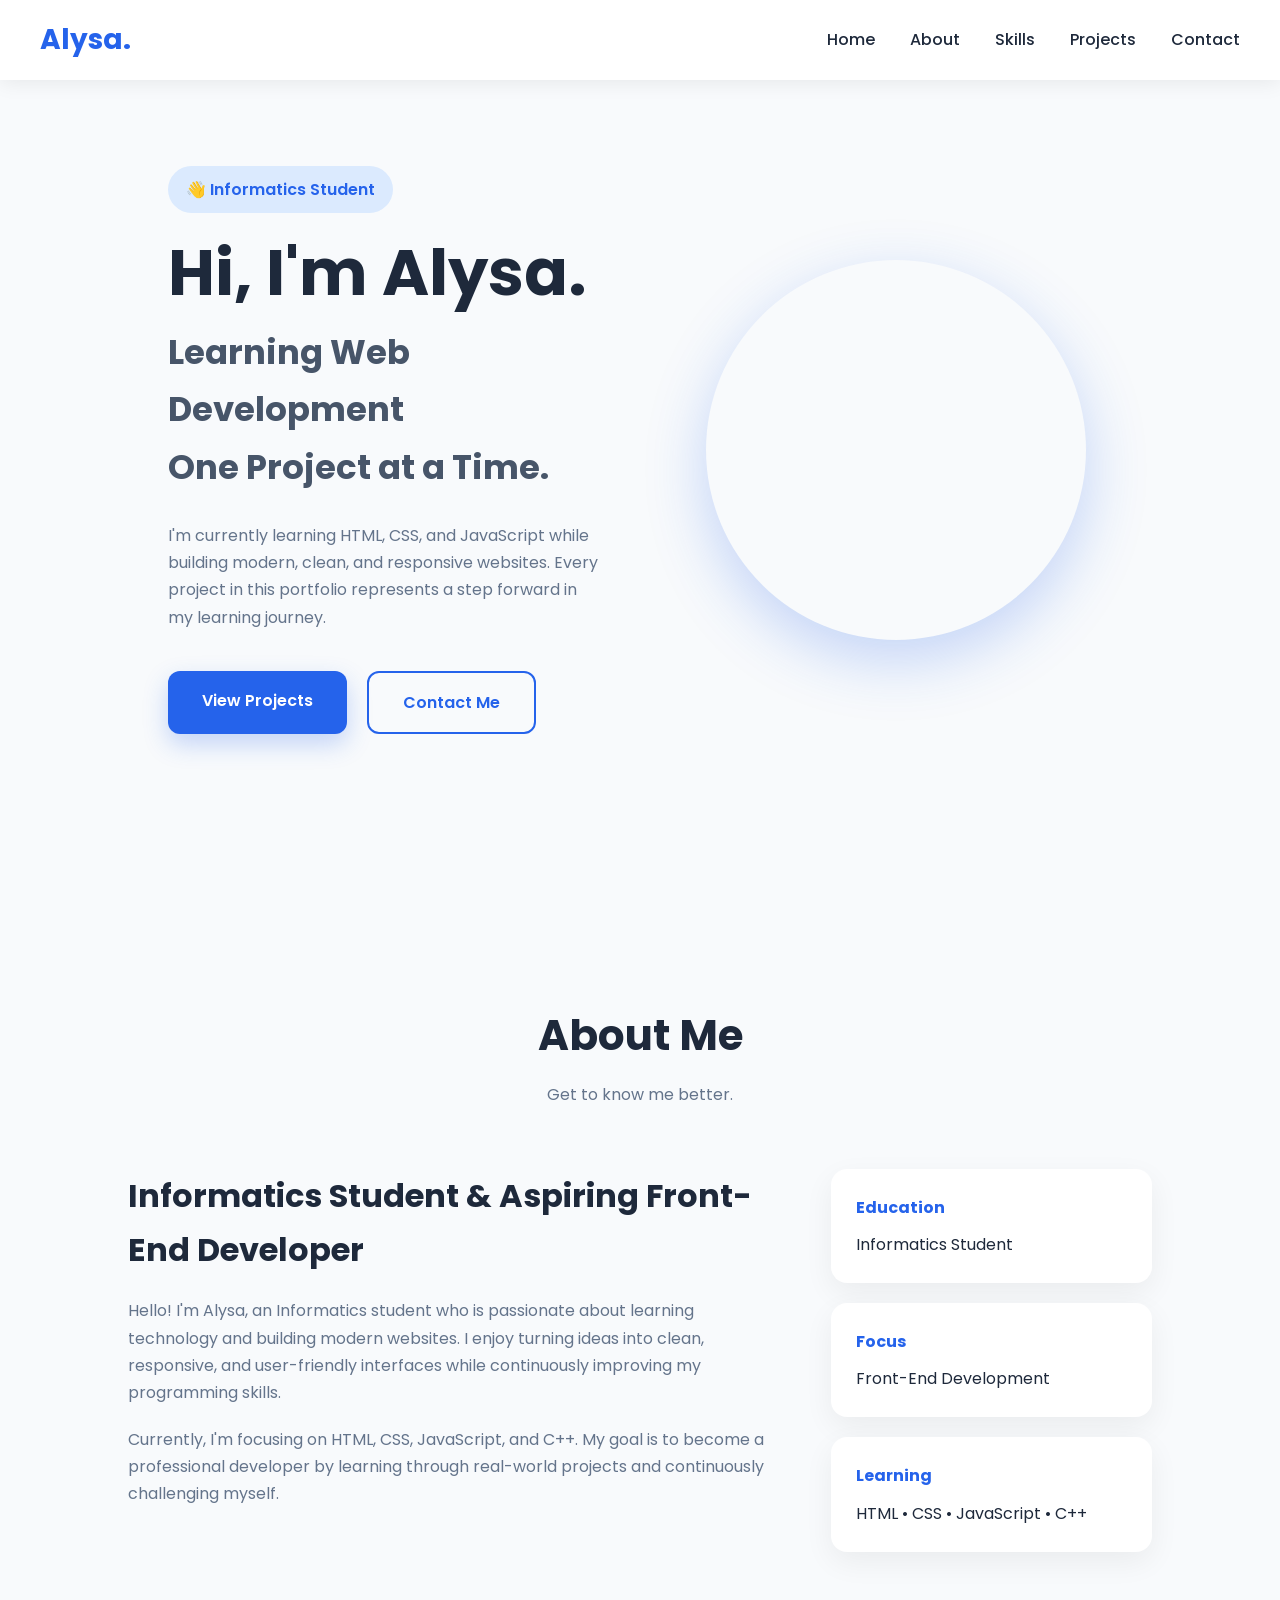
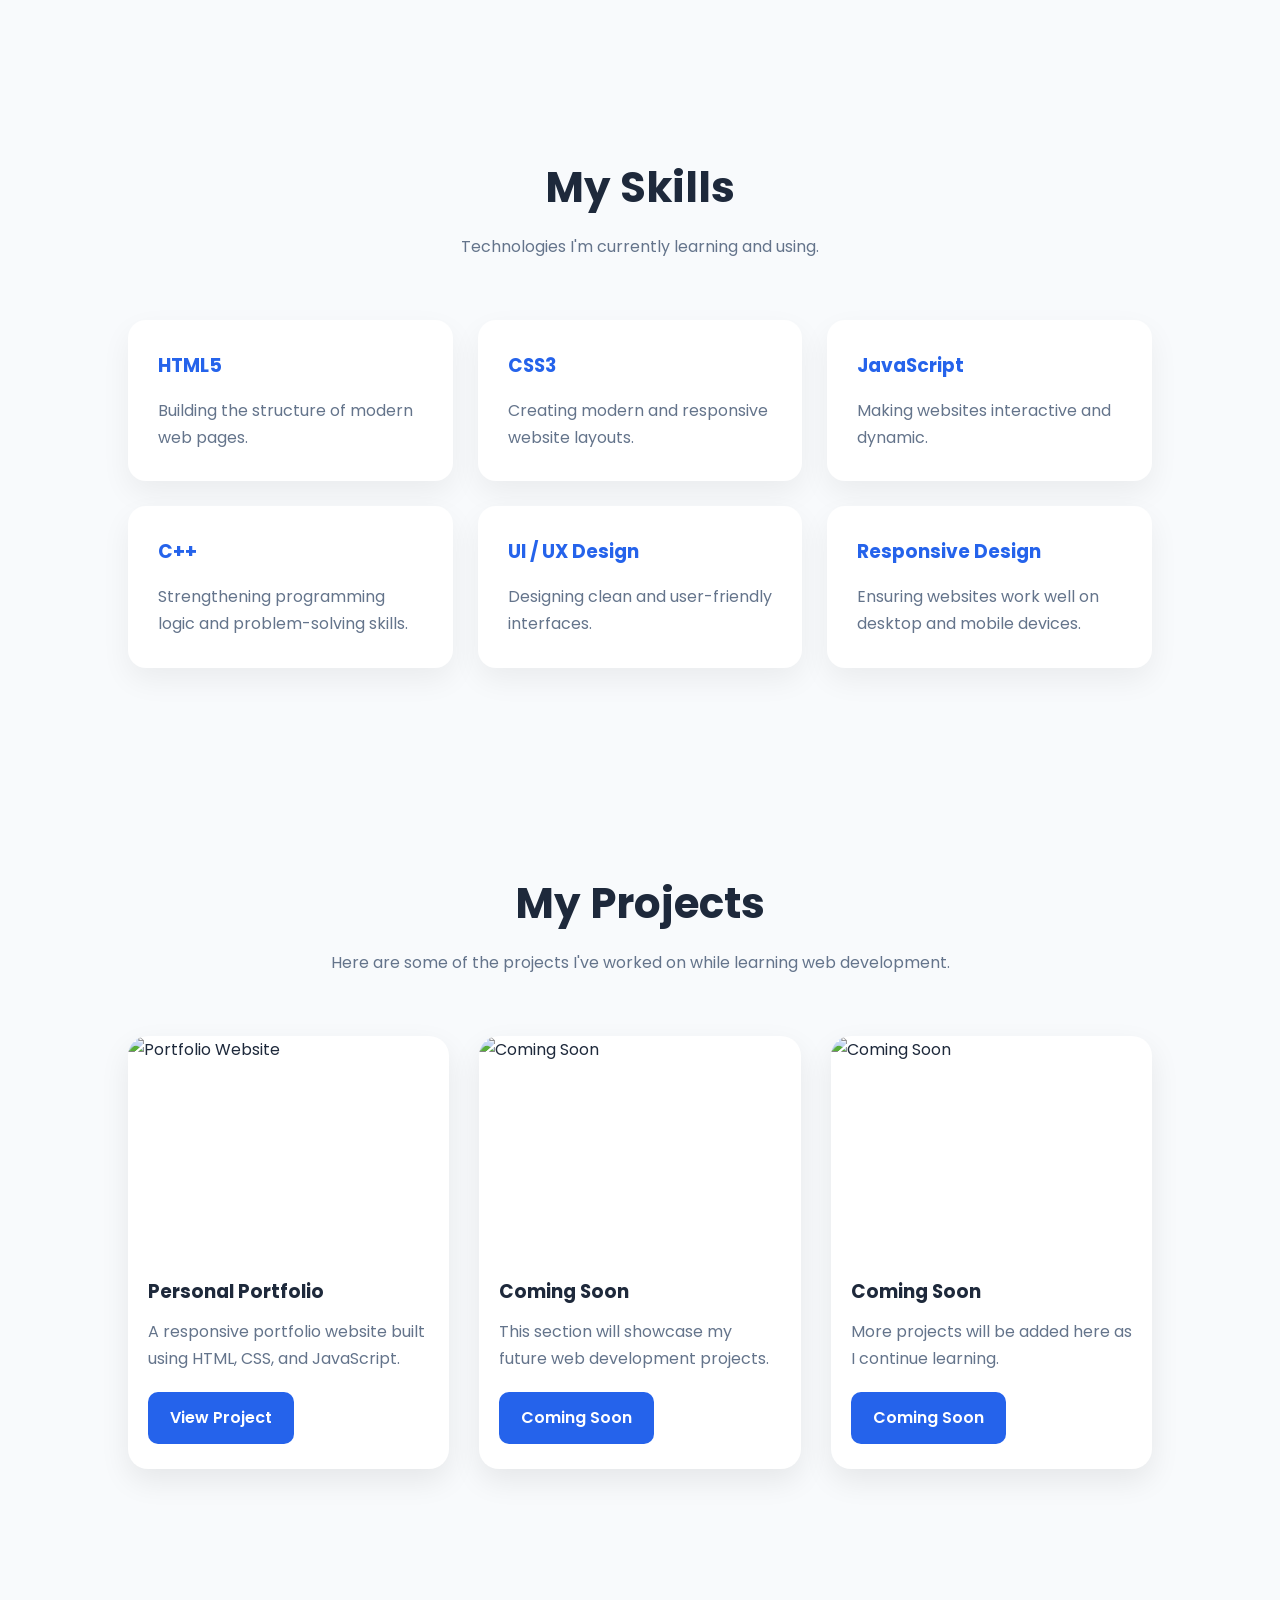
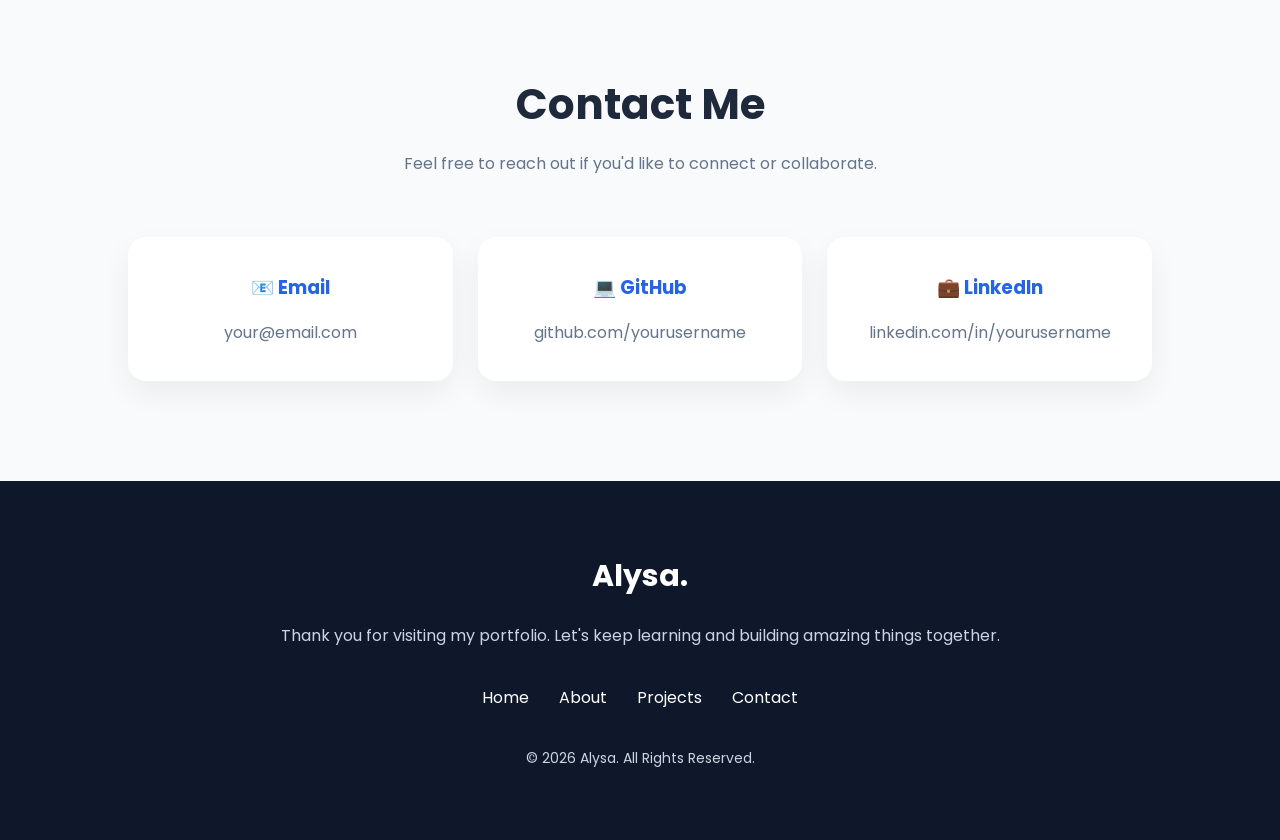
==== index.html @ b781e51f "Add files via upload" ====
<!DOCTYPE html>
<html lang="en">

<head>

    <!-- Meta -->
    <meta charset="UTF-8">
    <meta name="viewport" content="width=device-width, initial-scale=1.0">

    <!-- Title -->
    <title>Alysa | Portfolio</title>

    <!-- Google Font -->
    <link rel="preconnect" href="https://fonts.googleapis.com">

    <link rel="preconnect" href="https://fonts.gstatic.com" crossorigin>

    <link href="https://fonts.googleapis.com/css2?family=Poppins:wght@300;400;500;600;700;800&display=swap" rel="stylesheet">

    <!-- CSS -->
    <link rel="stylesheet" href="style.css">

</head>

<body>

    <!-- ================= HEADER ================= -->

    <header>

        <nav class="navbar">

            <a href="#" class="logo">

                Alysa.

            </a>

            <ul class="nav-menu">

                <li>

                    <a href="#home">

                        Home

                    </a>

                </li>

                <li>

                    <a href="#about">

                        About

                    </a>

                </li>

                <li>

                    <a href="#skills">

                        Skills

                    </a>

                </li>

                <li>

                    <a href="#projects">

                        Projects

                    </a>

                </li>

                <li>

                    <a href="#contact">

                        Contact

                    </a>

                </li>

            </ul>

        </nav>

    </header>

    <!-- ================= MAIN ================= -->

    <!-- ================= HERO ================= -->

    <section id="home" class="hero">

        <!-- Left Side -->

        <div class="hero-content">

            <span class="hero-badge">

                👋 Informatics Student

            </span>

            <h1>

                Hi, I'm Alysa.

            </h1>

            <h2>

                Learning Web Development
                <br>
                One Project at a Time.

            </h2>

            <p>

                I'm currently learning HTML, CSS, and JavaScript while
                building modern, clean, and responsive websites.
                Every project in this portfolio represents a step forward
                in my learning journey.

            </p>

            <div class="hero-buttons">

                <a href="#projects" class="btn-primary">

                    View Projects

                </a>

                <a href="#contact" class="btn-secondary">

                    Contact Me

                </a>

            </div>

        </div>

        <!-- Right Side -->

        <div class="hero-image">

            <img src="assets/profile.jpg" alt="Alysa">

        </div>

    </section>

    <main>

    <!-- ================= ABOUT ================= -->

    <section id="about" class="about">

        <div class="section-title">

            <h2>

                About Me

            </h2>

            <p>

                Get to know me better.

            </p>

        </div>

        <div class="about-container">

            <div class="about-text">

                <h3>

                    Informatics Student & Aspiring Front-End Developer

                </h3>

                <p>

                    Hello! I'm Alysa, an Informatics student who is passionate
                    about learning technology and building modern websites.
                    I enjoy turning ideas into clean, responsive, and user-friendly
                    interfaces while continuously improving my programming skills.

                </p>

                <p>

                    Currently, I'm focusing on HTML, CSS, JavaScript, and C++.
                    My goal is to become a professional developer by learning
                    through real-world projects and continuously challenging myself.

                </p>

            </div>

            <div class="about-info">

                <div class="info-card">

                    <h4>

                        Education

                    </h4>

                    <p>

                        Informatics Student

                    </p>

                </div>

                <div class="info-card">

                    <h4>

                        Focus

                    </h4>

                    <p>

                        Front-End Development

                    </p>

                </div>

                <div class="info-card">

                    <h4>

                        Learning

                    </h4>

                    <p>

                        HTML • CSS • JavaScript • C++

                    </p>

                </div>

            </div>

        </div>

    </section>

<!-- ================= SKILLS ================= -->

<section id="skills" class="skills">

    <div class="section-title">

        <h2>

            My Skills

        </h2>

        <p>

            Technologies I'm currently learning and using.

        </p>

    </div>

    <div class="skills-container">

        <div class="skill-card">

            <h3>

                HTML5

            </h3>

            <p>

                Building the structure of modern web pages.

            </p>

        </div>

        <div class="skill-card">

            <h3>

                CSS3

            </h3>

            <p>

                Creating modern and responsive website layouts.

            </p>

        </div>

        <div class="skill-card">

            <h3>

                JavaScript

            </h3>

            <p>

                Making websites interactive and dynamic.

            </p>

        </div>

        <div class="skill-card">

            <h3>

                C++

            </h3>

            <p>

                Strengthening programming logic and problem-solving skills.

            </p>

        </div>

        <div class="skill-card">

            <h3>

                UI / UX Design

            </h3>

            <p>

                Designing clean and user-friendly interfaces.

            </p>

        </div>

        <div class="skill-card">

            <h3>

                Responsive Design

            </h3>

            <p>

                Ensuring websites work well on desktop and mobile devices.

            </p>

        </div>

    </div>

</section>
<!-- ================= PROJECTS ================= -->

<section id="projects" class="projects">

    <div class="section-title">

        <h2>

            My Projects

        </h2>

        <p>

            Here are some of the projects I've worked on while learning web development.

        </p>

    </div>

    <div class="projects-container">

        <!-- Project 1 -->

        <div class="project-card">

            <img src="assets/project1.png" alt="Portfolio Website">

            <h3>

                Personal Portfolio

            </h3>

            <p>

                A responsive portfolio website built using HTML, CSS, and JavaScript.

            </p>

            <a href="#" class="project-button">

                View Project

            </a>

        </div>

        <!-- Project 2 -->

        <div class="project-card">

            <img src="assets/project2.png" alt="Coming Soon">

            <h3>

                Coming Soon

            </h3>

            <p>

                This section will showcase my future web development projects.

            </p>

            <a href="#" class="project-button">

                Coming Soon

            </a>

        </div>

        <!-- Project 3 -->

        <div class="project-card">

            <img src="assets/project3.png" alt="Coming Soon">

            <h3>

                Coming Soon

            </h3>

            <p>

                More projects will be added here as I continue learning.

            </p>

            <a href="#" class="project-button">

                Coming Soon

            </a>

        </div>

    </div>

</section>
<!-- ================= CONTACT ================= -->

<section id="contact" class="contact">

    <div class="section-title">

        <h2>

            Contact Me

        </h2>

        <p>

            Feel free to reach out if you'd like to connect or collaborate.

        </p>

    </div>

    <div class="contact-container">

        <div class="contact-card">

            <h3>

                📧 Email

            </h3>

            <p>

                your@email.com

            </p>

        </div>

        <div class="contact-card">

            <h3>

                💻 GitHub

            </h3>

            <p>

                github.com/yourusername

            </p>

        </div>

        <div class="contact-card">

            <h3>

                💼 LinkedIn

            </h3>

            <p>

                linkedin.com/in/yourusername

            </p>

        </div>

    </div>

</section>

<!-- ================= FOOTER ================= -->

<footer class="footer">

    <div class="footer-content">

        <h3>

            Alysa.

        </h3>

        <p>

            Thank you for visiting my portfolio.
            Let's keep learning and building amazing things together.

        </p>

        <div class="footer-links">

            <a href="#home">

                Home

            </a>

            <a href="#about">

                About

            </a>

            <a href="#projects">

                Projects

            </a>

            <a href="#contact">

                Contact

            </a>

        </div>

        <p class="copyright">

            © 2026 Alysa. All Rights Reserved.

        </p>

    </div>

</footer>

    <!-- JavaScript -->

    <script src="script.js"></script>

</body>

</html>
---- style.css ----
/* =====================================
   GOOGLE FONT
===================================== */

@import url('https://fonts.googleapis.com/css2?family=Poppins:wght@300;400;500;600;700;800&display=swap');

/* =====================================
   RESET
===================================== */

*{
    margin:0;
    padding:0;
    box-sizing:border-box;
}

html{
    scroll-behavior:smooth;
}

body{

    font-family:'Poppins',sans-serif;

    background:#F8FAFC;

    color:#1E293B;

    line-height:1.7;

}

/* =====================================
   GLOBAL
===================================== */

section{

    padding:100px 10%;

}

img{

    width:100%;

    display:block;

}

a{

    text-decoration:none;

    color:inherit;

}

ul{

    list-style:none;

}

/* =====================================
   NAVBAR
===================================== */

header{

    position:fixed;

    top:0;

    left:0;

    width:100%;

    background:white;

    box-shadow:0 2px 20px rgba(0,0,0,.08);

    z-index:1000;

}

.navbar{

    max-width:1200px;

    margin:auto;

    height:80px;

    display:flex;

    justify-content:space-between;

    align-items:center;

}

.logo{

    font-size:28px;

    font-weight:700;

    color:#2563EB;

}

.nav-menu{

    display:flex;

    gap:35px;

}

.nav-menu a{

    font-weight:500;

    transition:.3s;

}

.nav-menu a:hover{

    color:#2563EB;

}

/* =====================================
   SECTION TITLE
===================================== */

.section-title{

    text-align:center;

    margin-bottom:60px;

}

.section-title h2{

    font-size:42px;

    margin-bottom:10px;

}

.section-title p{

    color:#64748B;

}

/* =====================================
   CONTAINER
===================================== */

.about-container,
.skills-container,
.projects-container,
.contact-container{

    max-width:1200px;

    margin:auto;

}

/* =====================================
   HERO
===================================== */

.hero{

    min-height:100vh;

    display:flex;

    justify-content:space-between;

    align-items:center;

    gap:80px;

    max-width:1200px;

    margin:auto;

}

.hero-content{

    flex:1;

}

.hero-badge{

    display:inline-block;

    padding:10px 18px;

    background:#DBEAFE;

    color:#2563EB;

    border-radius:999px;

    font-weight:600;

    margin-bottom:25px;

}

.hero h1{

    font-size:64px;

    line-height:1.1;

    margin-bottom:15px;

}

.hero h2{

    font-size:34px;

    color:#475569;

    margin-bottom:25px;

}

.hero p{

    max-width:550px;

    color:#64748B;

    margin-bottom:40px;

}

.hero-buttons{

    display:flex;

    gap:20px;

}

.btn-primary{

    background:#2563EB;

    color:white;

    padding:16px 34px;

    border-radius:12px;

    font-weight:600;

    transition:.3s;

}

.btn-primary:hover{

    background:#1D4ED8;

    transform:translateY(-3px);

}

.btn-secondary{

    border:2px solid #2563EB;

    color:#2563EB;

    padding:16px 34px;

    border-radius:12px;

    font-weight:600;

    transition:.3s;

}

.btn-secondary:hover{

    background:#2563EB;

    color:white;

}

.hero-image{

    flex:1;

    display:flex;

    justify-content:center;

}

.hero-image img{

    width:380px;

    height:380px;

    object-fit:cover;

    border-radius:50%;

    box-shadow:0 20px 60px rgba(37,99,235,.25);

}

/* =====================================
   ABOUT
===================================== */

.about-container{

    display:grid;

    grid-template-columns:2fr 1fr;

    gap:60px;

    align-items:start;

}

.about-text h3{

    font-size:32px;

    margin-bottom:20px;

}

.about-text p{

    color:#64748B;

    margin-bottom:20px;

}

.about-info{

    display:flex;

    flex-direction:column;

    gap:20px;

}

.info-card{

    background:white;

    padding:25px;

    border-radius:16px;

    box-shadow:0 10px 30px rgba(0,0,0,.06);

    transition:.3s;

}

.info-card:hover{

    transform:translateY(-6px);

}

.info-card h4{

    color:#2563EB;

    margin-bottom:10px;

}

/* =====================================
   SKILLS
===================================== */

.skills-container{

    display:grid;

    grid-template-columns:repeat(3,1fr);

    gap:25px;

}

.skill-card{

    background:white;

    padding:30px;

    border-radius:18px;

    box-shadow:0 12px 30px rgba(0,0,0,.06);

    transition:.3s;

}

.skill-card:hover{

    transform:translateY(-8px);

    box-shadow:0 20px 40px rgba(37,99,235,.15);

}

.skill-card h3{

    color:#2563EB;

    margin-bottom:15px;

}

.skill-card p{

    color:#64748B;

}

/* =====================================
   PROJECTS
===================================== */

.projects-container{

    display:grid;

    grid-template-columns:repeat(3,1fr);

    gap:30px;

}

.project-card{

    background:white;

    border-radius:20px;

    overflow:hidden;

    box-shadow:0 12px 30px rgba(0,0,0,.08);

    transition:.3s;

}

.project-card:hover{

    transform:translateY(-10px);

    box-shadow:0 20px 45px rgba(37,99,235,.15);

}

.project-card img{

    height:220px;

    object-fit:cover;

}

.project-card h3{

    margin:20px 20px 10px;

}

.project-card p{

    margin:0 20px 20px;

    color:#64748B;

}

.project-button{

    display:inline-block;

    margin:0 20px 25px;

    padding:12px 22px;

    background:#2563EB;

    color:white;

    border-radius:10px;

    font-weight:600;

    transition:.3s;

}

.project-button:hover{

    background:#1D4ED8;

}

/* =====================================
   CONTACT
===================================== */

.contact-container{

    display:grid;

    grid-template-columns:repeat(3,1fr);

    gap:25px;

}

.contact-card{

    background:white;

    padding:35px;

    text-align:center;

    border-radius:18px;

    box-shadow:0 12px 30px rgba(0,0,0,.06);

    transition:.3s;

}

.contact-card:hover{

    transform:translateY(-8px);

}

.contact-card h3{

    color:#2563EB;

    margin-bottom:15px;

}

.contact-card p{

    color:#64748B;

}

/* =====================================
   FOOTER
===================================== */

.footer{

    background:#0F172A;

    color:white;

    padding:70px 10%;

}

.footer-content{

    max-width:1200px;

    margin:auto;

    text-align:center;

}

.footer h3{

    font-size:30px;

    margin-bottom:20px;

}

.footer p{

    color:#CBD5E1;

}

.footer-links{

    display:flex;

    justify-content:center;

    gap:30px;

    margin:35px 0;

}

.footer-links a{

    transition:.3s;

}

.footer-links a:hover{

    color:#60A5FA;

}

.copyright{

    margin-top:30px;

    font-size:14px;

    color:#94A3B8;

}

/* =====================================
   RESPONSIVE - TABLET
===================================== */

@media (max-width: 992px){

    .hero{

        flex-direction:column-reverse;

        text-align:center;

        padding-top:120px;

    }

    .hero p{

        margin:0 auto 40px;

    }

    .hero-buttons{

        justify-content:center;

    }

    .hero-image img{

        width:300px;

        height:300px;

    }

    .about-container{

        grid-template-columns:1fr;

    }

    .skills-container{

        grid-template-columns:repeat(2,1fr);

    }

    .projects-container{

        grid-template-columns:repeat(2,1fr);

    }

    .contact-container{

        grid-template-columns:1fr;

    }

}

/* =====================================
   RESPONSIVE - MOBILE
===================================== */

@media (max-width: 768px){

    section{

        padding:80px 7%;

    }

    .navbar{

        flex-direction:column;

        height:auto;

        padding:20px;

        gap:20px;

    }

    .nav-menu{

        flex-wrap:wrap;

        justify-content:center;

        gap:15px;

    }

    .hero h1{

        font-size:46px;

    }

    .hero h2{

        font-size:24px;

    }

    .hero-image img{

        width:240px;

        height:240px;

    }

    .skills-container{

        grid-template-columns:1fr;

    }

    .projects-container{

        grid-template-columns:1fr;

    }

    .footer-links{

        flex-wrap:wrap;

        gap:18px;

    }

}

/* =====================================
   PREMIUM EFFECTS
===================================== */

/* Scrollbar */

::-webkit-scrollbar{

    width:10px;

}

::-webkit-scrollbar-track{

    background:#E2E8F0;

}

::-webkit-scrollbar-thumb{

    background:#2563EB;

    border-radius:20px;

}

::-webkit-scrollbar-thumb:hover{

    background:#1D4ED8;

}

/* Smooth Animation */

section{

    animation:fadeUp .8s ease;

}

@keyframes fadeUp{

    from{

        opacity:0;

        transform:translateY(40px);

    }

    to{

        opacity:1;

        transform:translateY(0);

    }

}

/* Better Hover */

.project-card,
.skill-card,
.info-card,
.contact-card{

    transition:all .35s ease;

}

.project-card:hover,
.skill-card:hover,
.info-card:hover,
.contact-card:hover{

    transform:translateY(-10px);

}

/* Button Glow */

.btn-primary{

    box-shadow:0 10px 25px rgba(37,99,235,.25);

}

.btn-primary:hover{

    box-shadow:0 20px 35px rgba(37,99,235,.35);

}
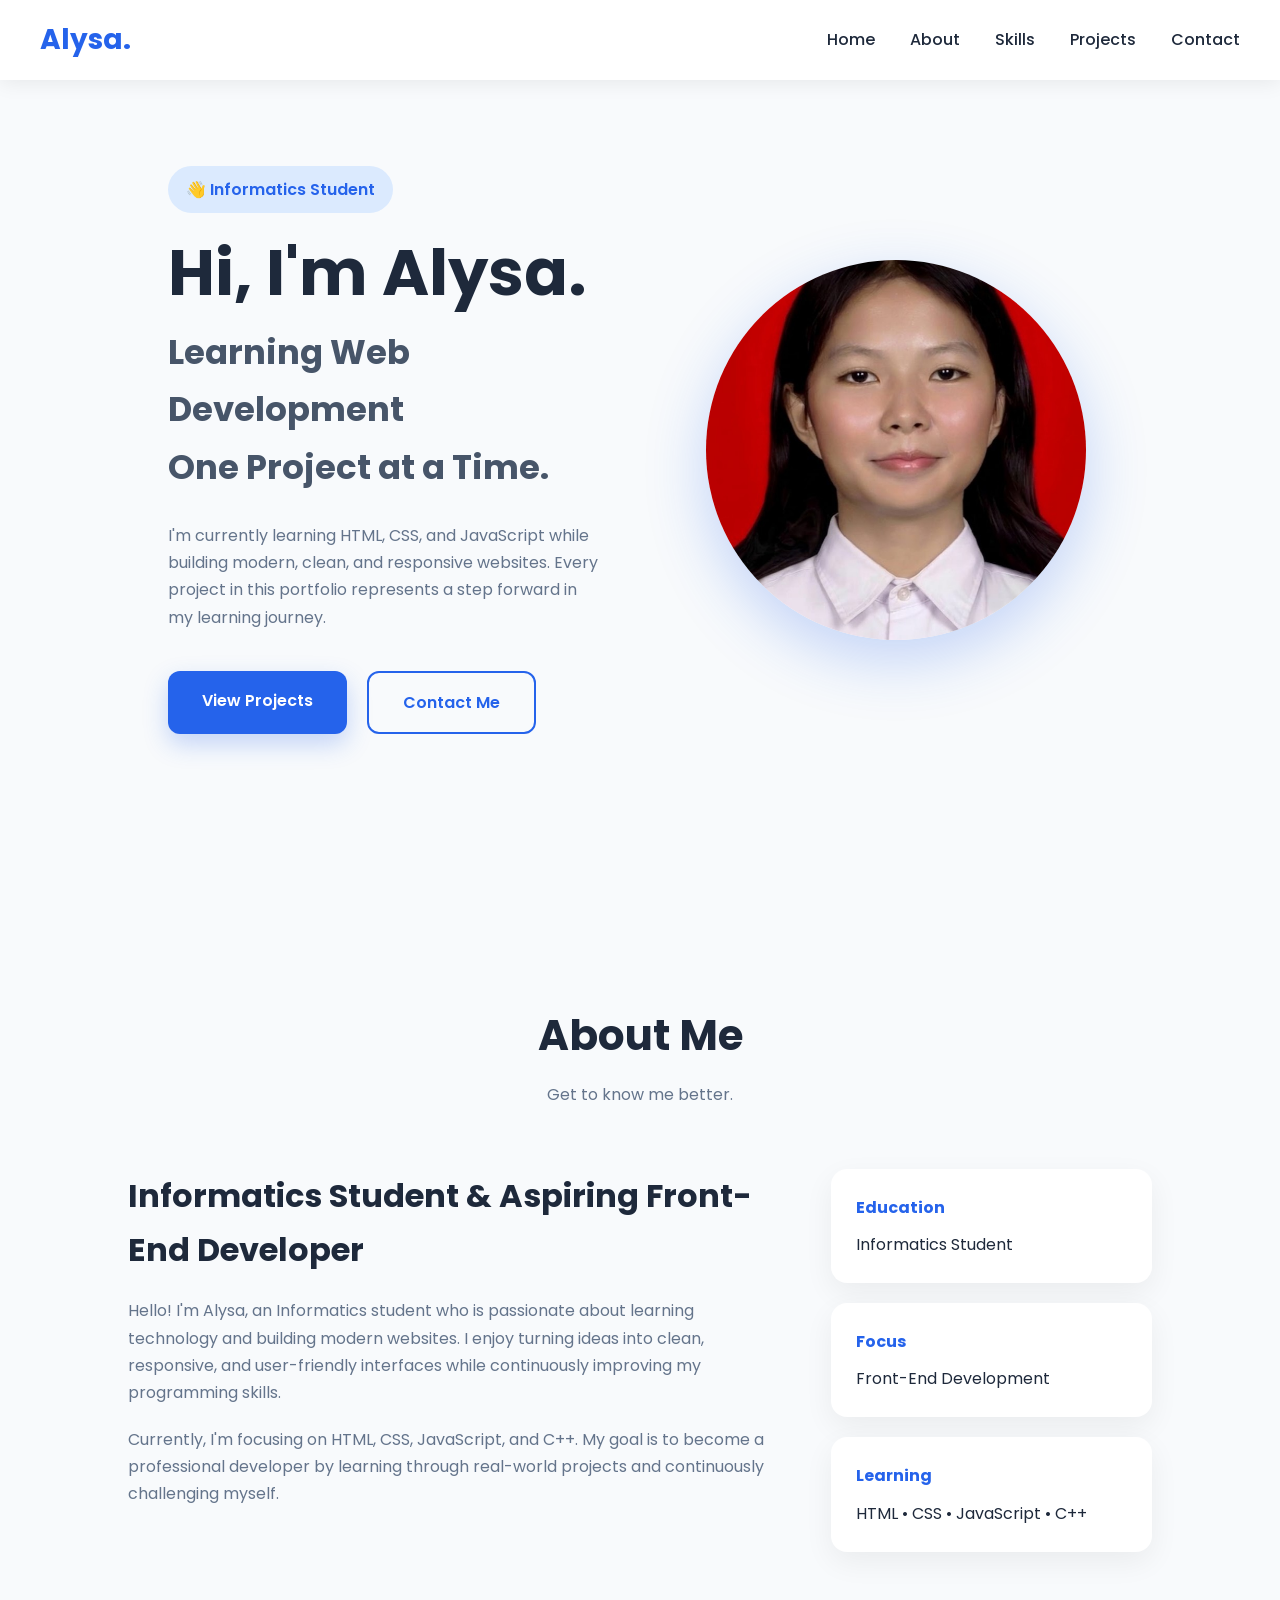
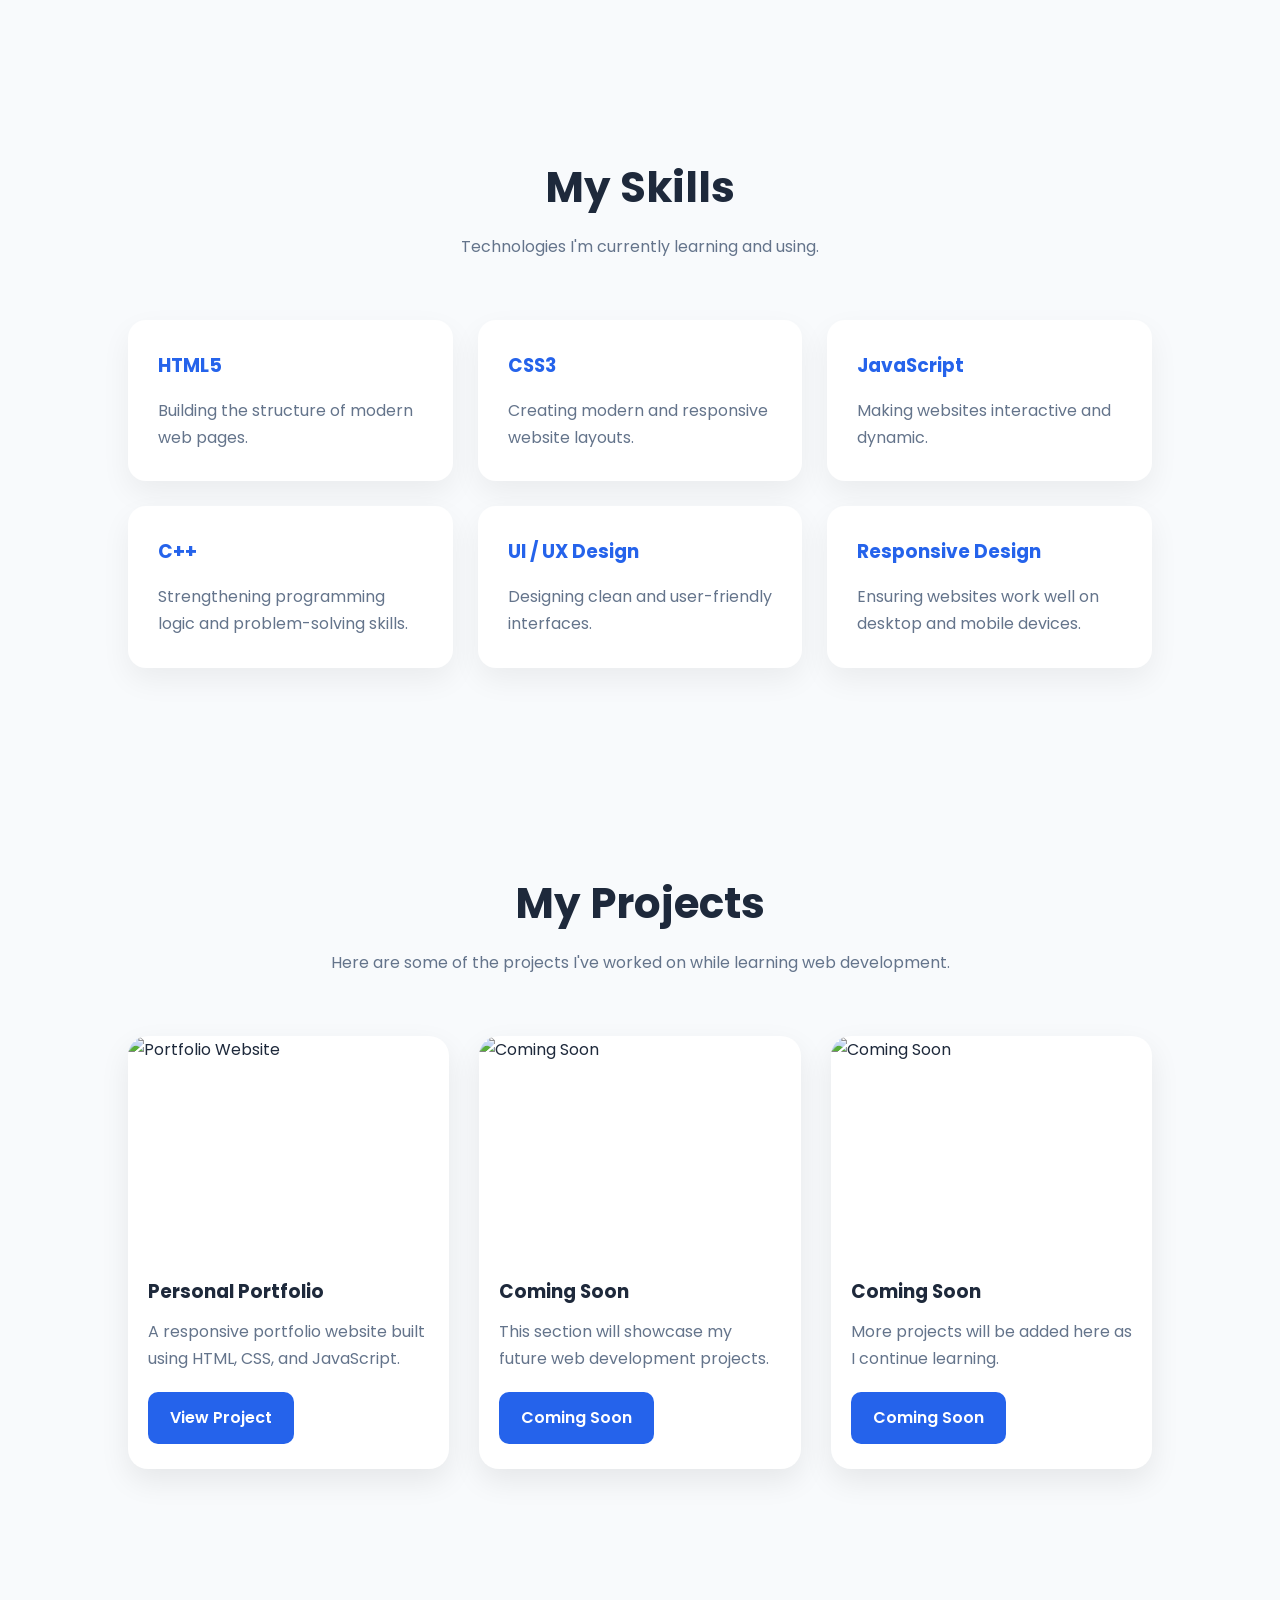
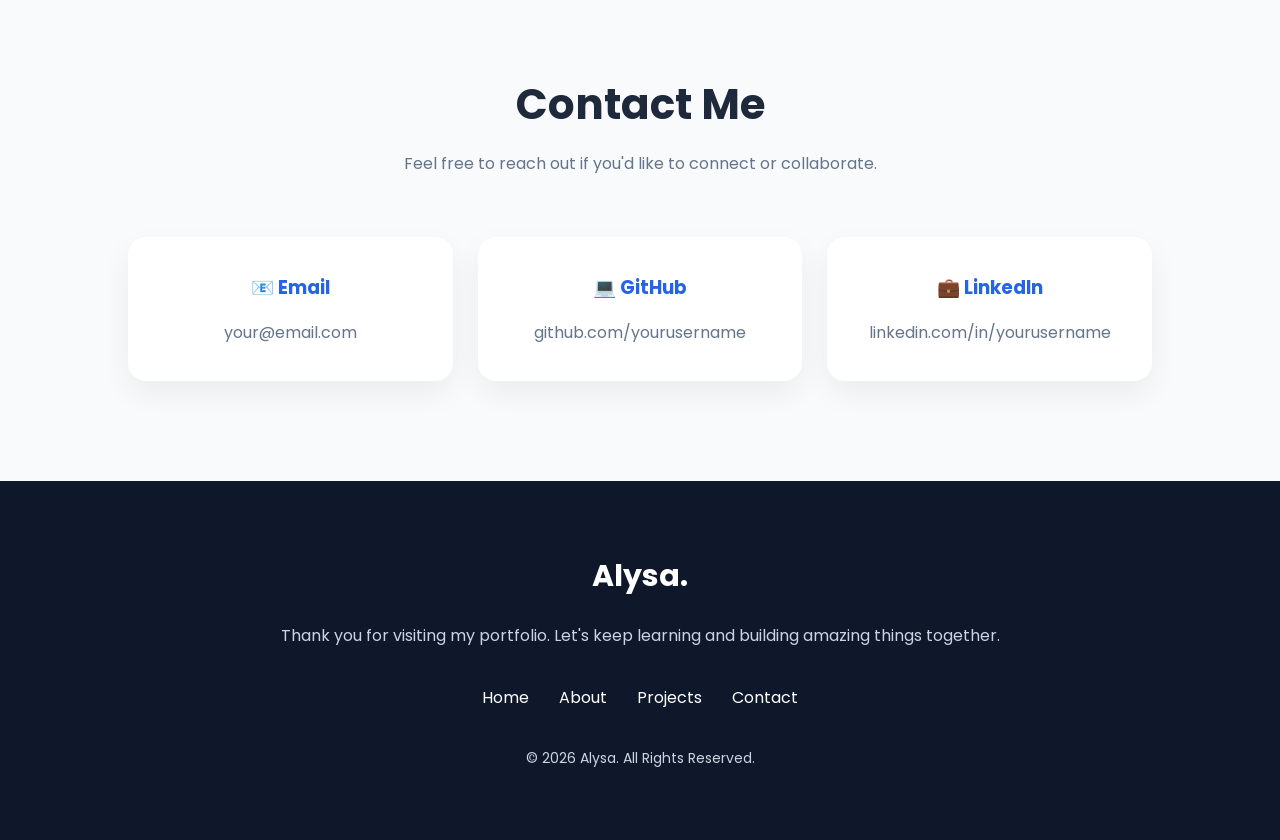
==== commit eae0f3be: "Fix HTML formatting and structure" ====
--- a/index.html
+++ b/index.html
@@ -155,7 +155,7 @@
 
         <div class="hero-image">
 
-            <img src="assets/profile.jpg" alt="Alysa">
+            <img src="profile.jpg.jpeg" alt="Alysa">
 
         </div>
 
@@ -629,4 +629,4 @@
 
 </body>
 
-</html>+</html>
--- a/style.css
+++ b/style.css
@@ -661,61 +661,64 @@
 
 @media (max-width: 992px){
 
+    section{
+        padding-left: 6%;
+        padding-right: 6%;
+    }
+
+    .navbar{
+        padding-left: 30px;
+        padding-right: 30px;
+    }
+
     .hero{
-
-        flex-direction:column-reverse;
-
-        text-align:center;
-
-        padding-top:120px;
-
+        flex-direction: column-reverse;
+        text-align: center;
+        gap: 45px;
+        padding-top: 130px;
+        padding-bottom: 70px;
+    }
+
+    .hero-content{
+        width: 100%;
+        min-width: 0;
     }
 
     .hero p{
-
-        margin:0 auto 40px;
-
+        margin: 0 auto 35px;
     }
 
     .hero-buttons{
-
-        justify-content:center;
-
+        justify-content: center;
+        flex-wrap: wrap;
+    }
+
+    .hero-image{
+        width: 100%;
     }
 
     .hero-image img{
-
-        width:300px;
-
-        height:300px;
-
+        width: 300px;
+        height: 300px;
     }
 
     .about-container{
-
-        grid-template-columns:1fr;
-
+        grid-template-columns: 1fr;
     }
 
     .skills-container{
-
-        grid-template-columns:repeat(2,1fr);
-
+        grid-template-columns: repeat(2, 1fr);
     }
 
     .projects-container{
-
-        grid-template-columns:repeat(2,1fr);
-
+        grid-template-columns: repeat(2, 1fr);
     }
 
     .contact-container{
-
-        grid-template-columns:1fr;
-
-    }
-
-}
+        grid-template-columns: 1fr;
+    }
+}
+
 
 /* =====================================
    RESPONSIVE - MOBILE
@@ -723,74 +726,284 @@
 
 @media (max-width: 768px){
 
+    html,
+    body{
+        width: 100%;
+        max-width: 100%;
+        overflow-x: hidden;
+    }
+
     section{
-
-        padding:80px 7%;
-
+        width: 100%;
+        padding: 70px 6%;
+    }
+
+    /* NAVBAR */
+
+    header{
+        width: 100%;
     }
 
     .navbar{
-
-        flex-direction:column;
-
-        height:auto;
-
-        padding:20px;
-
-        gap:20px;
-
+        width: 100%;
+        height: auto;
+        padding: 15px 20px;
+        flex-direction: column;
+        gap: 12px;
+    }
+
+    .logo{
+        font-size: 25px;
     }
 
     .nav-menu{
-
-        flex-wrap:wrap;
-
-        justify-content:center;
-
-        gap:15px;
-
+        width: 100%;
+        display: flex;
+        flex-wrap: wrap;
+        justify-content: center;
+        gap: 8px 18px;
+    }
+
+    .nav-menu a{
+        font-size: 14px;
+    }
+
+
+    /* HERO */
+
+    .hero{
+        width: 100%;
+        min-height: auto;
+        padding-top: 210px;
+        padding-bottom: 80px;
+        gap: 35px;
+    }
+
+    .hero-content{
+        width: 100%;
+    }
+
+    .hero-badge{
+        font-size: 13px;
+        padding: 8px 14px;
+        margin-bottom: 20px;
     }
 
     .hero h1{
-
-        font-size:46px;
-
+        font-size: 40px;
+        line-height: 1.15;
+        word-wrap: break-word;
     }
 
     .hero h2{
-
-        font-size:24px;
-
+        font-size: 21px;
+        line-height: 1.5;
+    }
+
+    .hero p{
+        font-size: 14px;
+        line-height: 1.8;
+        margin-bottom: 30px;
+    }
+
+    .hero-buttons{
+        width: 100%;
+        display: flex;
+        flex-direction: column;
+        align-items: center;
+        gap: 12px;
+    }
+
+    .btn-primary,
+    .btn-secondary{
+        width: 100%;
+        max-width: 280px;
+        text-align: center;
+        padding: 13px 20px;
+    }
+
+    .hero-image{
+        width: 100%;
     }
 
     .hero-image img{
-
-        width:240px;
-
-        height:240px;
-
-    }
+        width: 220px;
+        height: 220px;
+    }
+
+
+    /* SECTION TITLE */
+
+    .section-title{
+        margin-bottom: 40px;
+    }
+
+    .section-title h2{
+        font-size: 32px;
+        line-height: 1.2;
+    }
+
+    .section-title p{
+        font-size: 14px;
+        line-height: 1.7;
+    }
+
+
+    /* ABOUT */
+
+    .about-container{
+        grid-template-columns: 1fr;
+        gap: 30px;
+    }
+
+    .about-text h3{
+        font-size: 24px;
+        line-height: 1.4;
+    }
+
+    .about-text p{
+        font-size: 14px;
+    }
+
+    .about-info{
+        gap: 15px;
+    }
+
+    .info-card{
+        padding: 20px;
+    }
+
+
+    /* SKILLS */
 
     .skills-container{
-
-        grid-template-columns:1fr;
-
-    }
+        grid-template-columns: 1fr;
+        gap: 18px;
+    }
+
+    .skill-card{
+        padding: 24px;
+    }
+
+    .skill-card h3{
+        font-size: 20px;
+    }
+
+    .skill-card p{
+        font-size: 14px;
+    }
+
+
+    /* PROJECTS */
 
     .projects-container{
-
-        grid-template-columns:1fr;
-
+        grid-template-columns: 1fr;
+        gap: 25px;
+    }
+
+    .project-card{
+        width: 100%;
+    }
+
+    .project-card img{
+        width: 100%;
+        height: auto;
+        min-height: 180px;
+        object-fit: cover;
+    }
+
+    .project-card h3{
+        font-size: 20px;
+    }
+
+    .project-card p{
+        font-size: 14px;
+        line-height: 1.7;
+    }
+
+
+    /* CONTACT */
+
+    .contact-container{
+        grid-template-columns: 1fr;
+        gap: 18px;
+    }
+
+    .contact-card{
+        width: 100%;
+        padding: 25px 20px;
+    }
+
+    .contact-card p{
+        font-size: 14px;
+        overflow-wrap: anywhere;
+    }
+
+
+    /* FOOTER */
+
+    .footer{
+        padding: 50px 6%;
+    }
+
+    .footer h3{
+        font-size: 26px;
+    }
+
+    .footer p{
+        font-size: 14px;
     }
 
     .footer-links{
-
-        flex-wrap:wrap;
-
-        gap:18px;
-
-    }
-
+        gap: 15px 25px;
+        flex-wrap: wrap;
+    }
+
+    .footer-links a{
+        font-size: 14px;
+    }
+}
+
+
+/* =====================================
+   RESPONSIVE - SMALL MOBILE
+===================================== */
+
+@media (max-width: 400px){
+
+    section{
+        padding-left: 5%;
+        padding-right: 5%;
+    }
+
+    .hero{
+        padding-top: 200px;
+    }
+
+    .hero h1{
+        font-size: 34px;
+    }
+
+    .hero h2{
+        font-size: 19px;
+    }
+
+    .hero p{
+        font-size: 13px;
+    }
+
+    .hero-image img{
+        width: 190px;
+        height: 190px;
+    }
+
+    .section-title h2{
+        font-size: 28px;
+    }
+
+    .about-text h3{
+        font-size: 22px;
+    }
 }
 
 /* =====================================
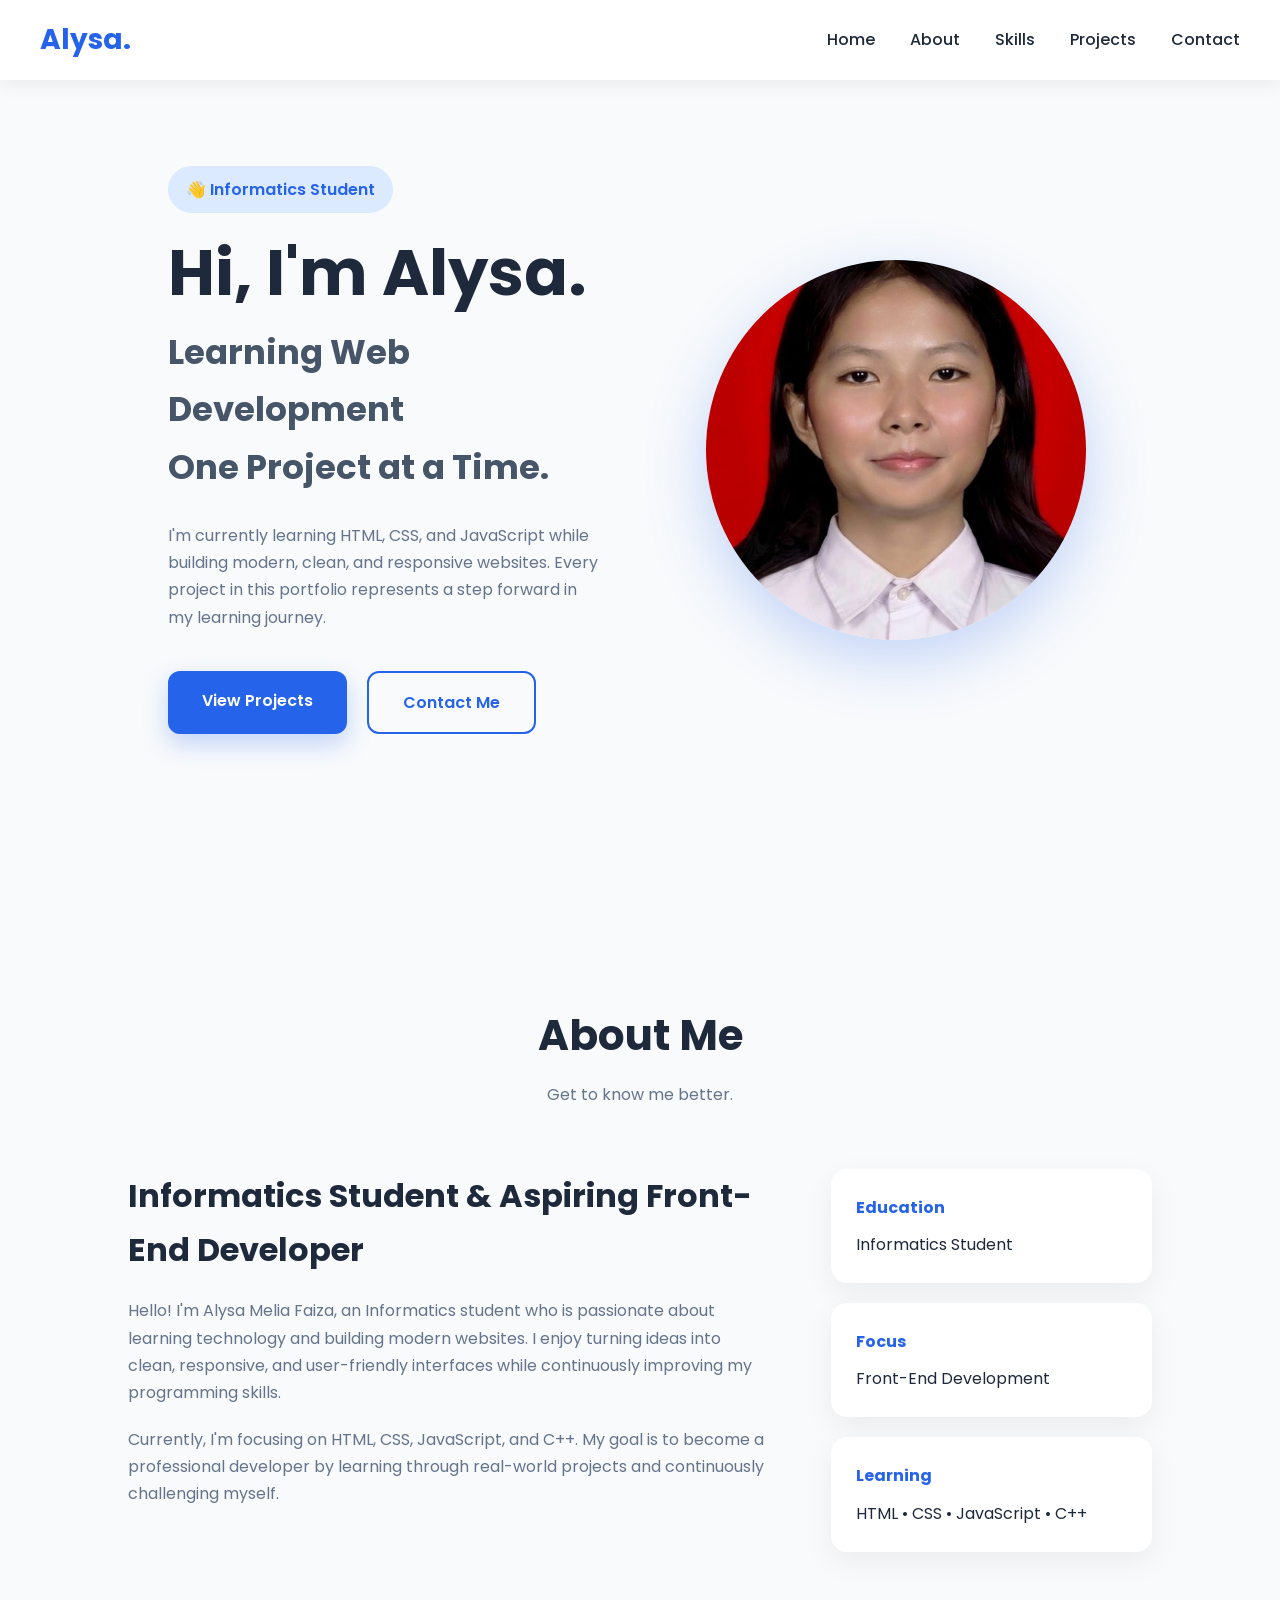
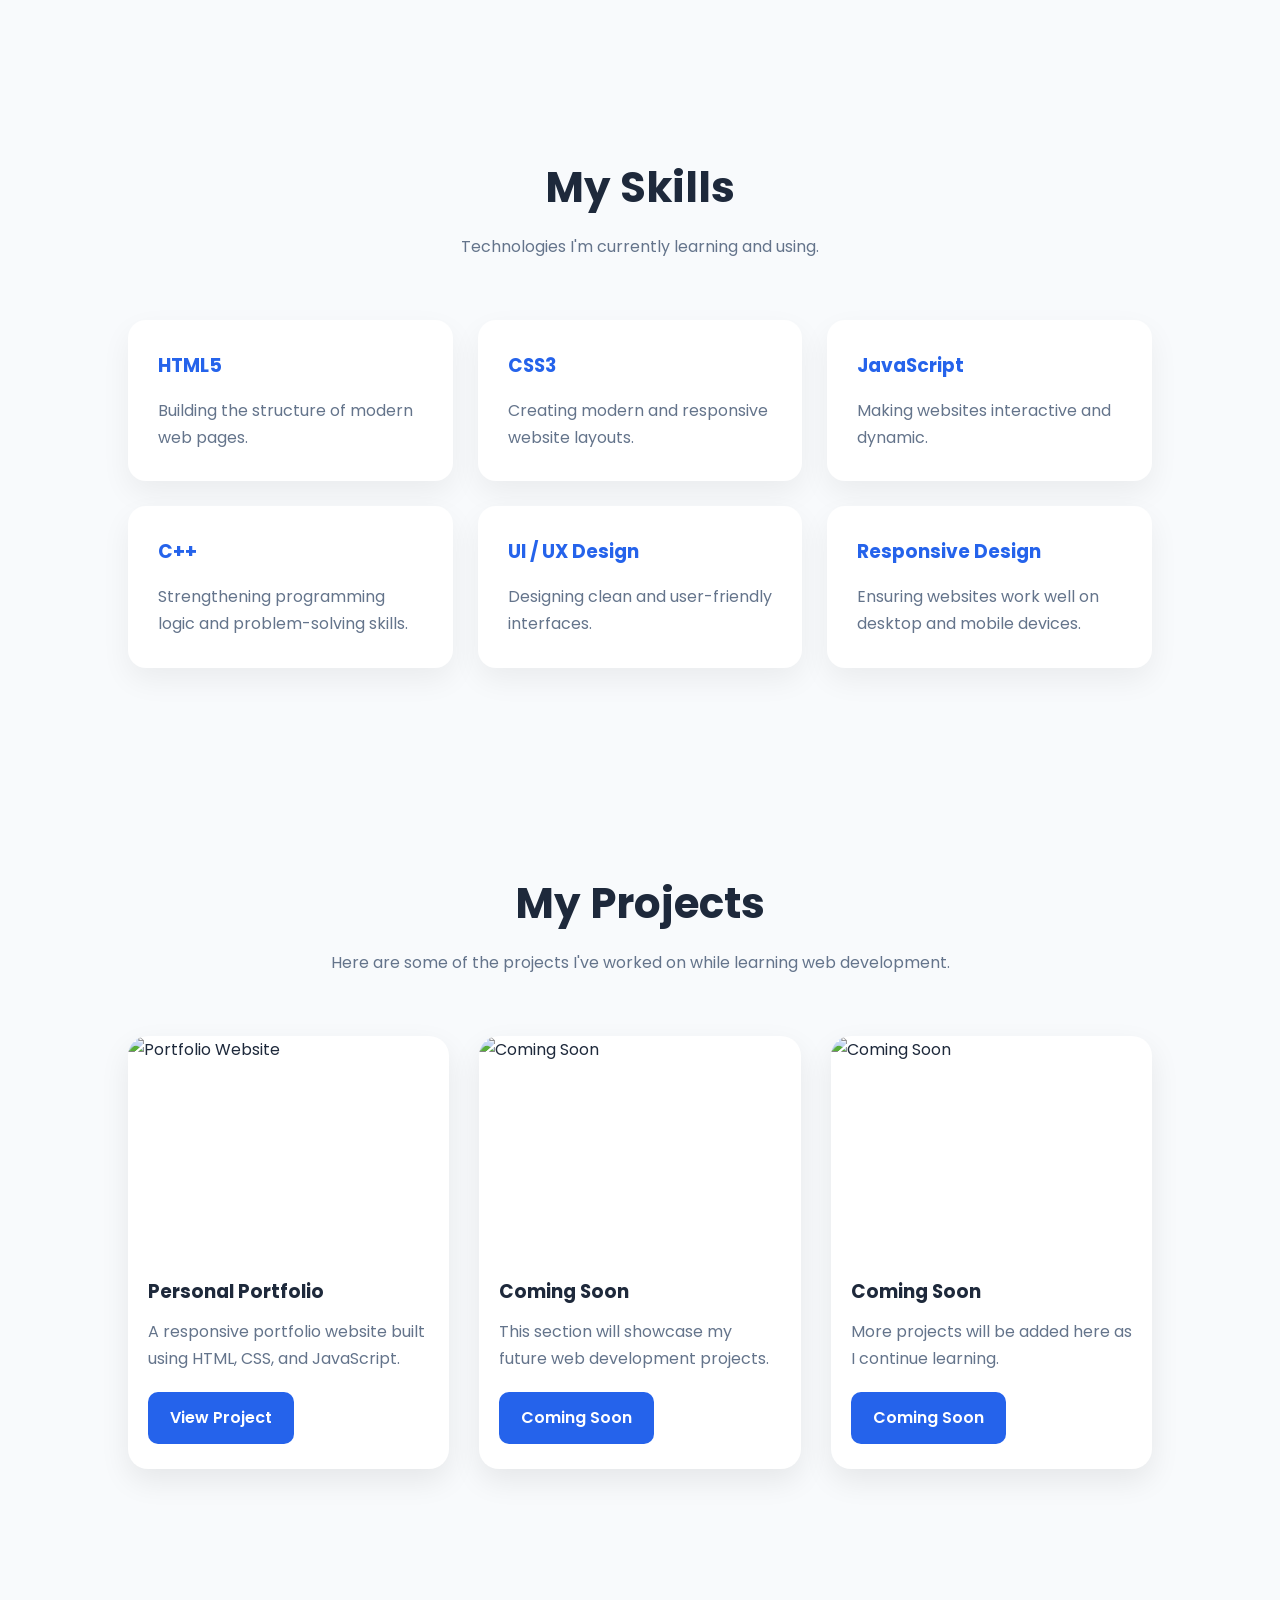
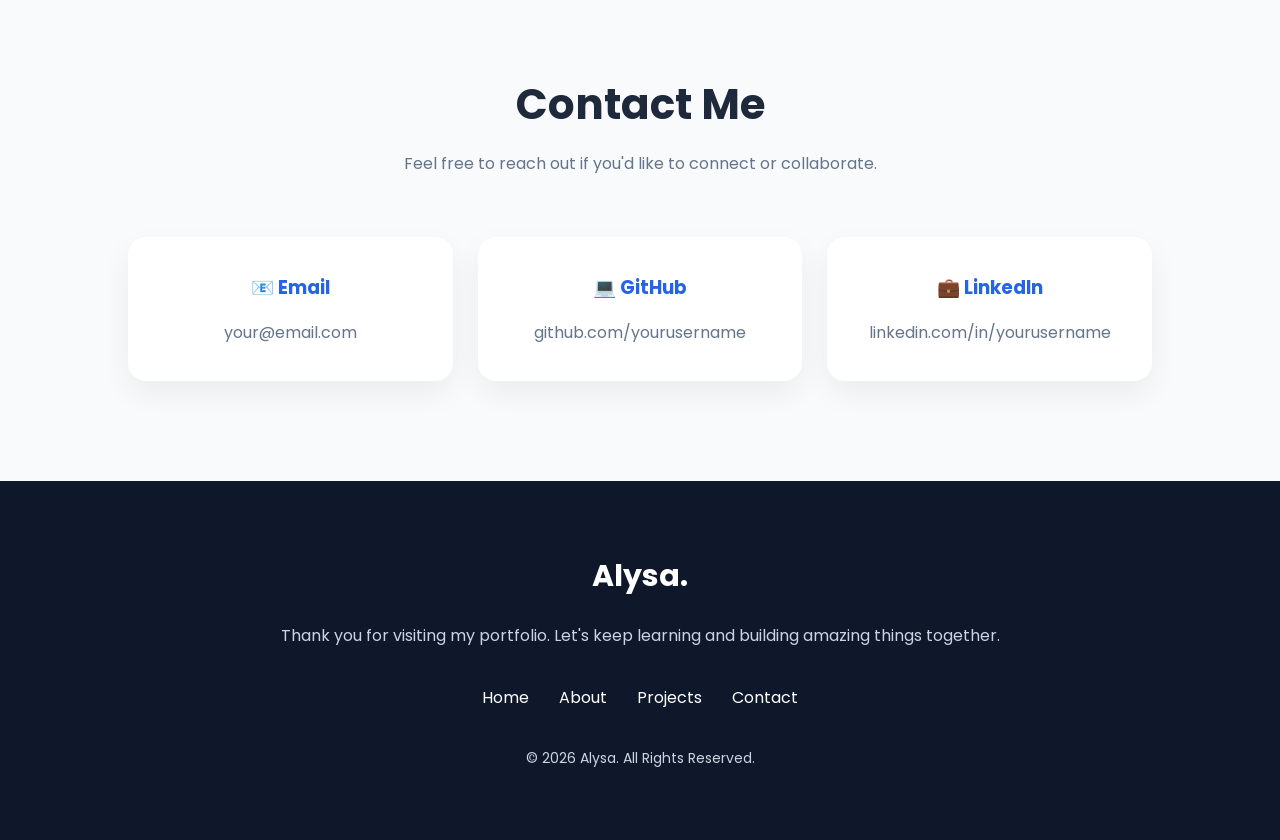
==== commit 9c072ea3: "Fix HTML encoding issues in index.html" ====
--- a/index.html
+++ b/index.html
@@ -195,7 +195,7 @@
 
                 <p>
 
-                    Hello! I'm Alysa, an Informatics student who is passionate
+                    Hello! I'm Alysa Melia Faiza, an Informatics student who is passionate
                     about learning technology and building modern websites.
                     I enjoy turning ideas into clean, responsive, and user-friendly
                     interfaces while continuously improving my programming skills.
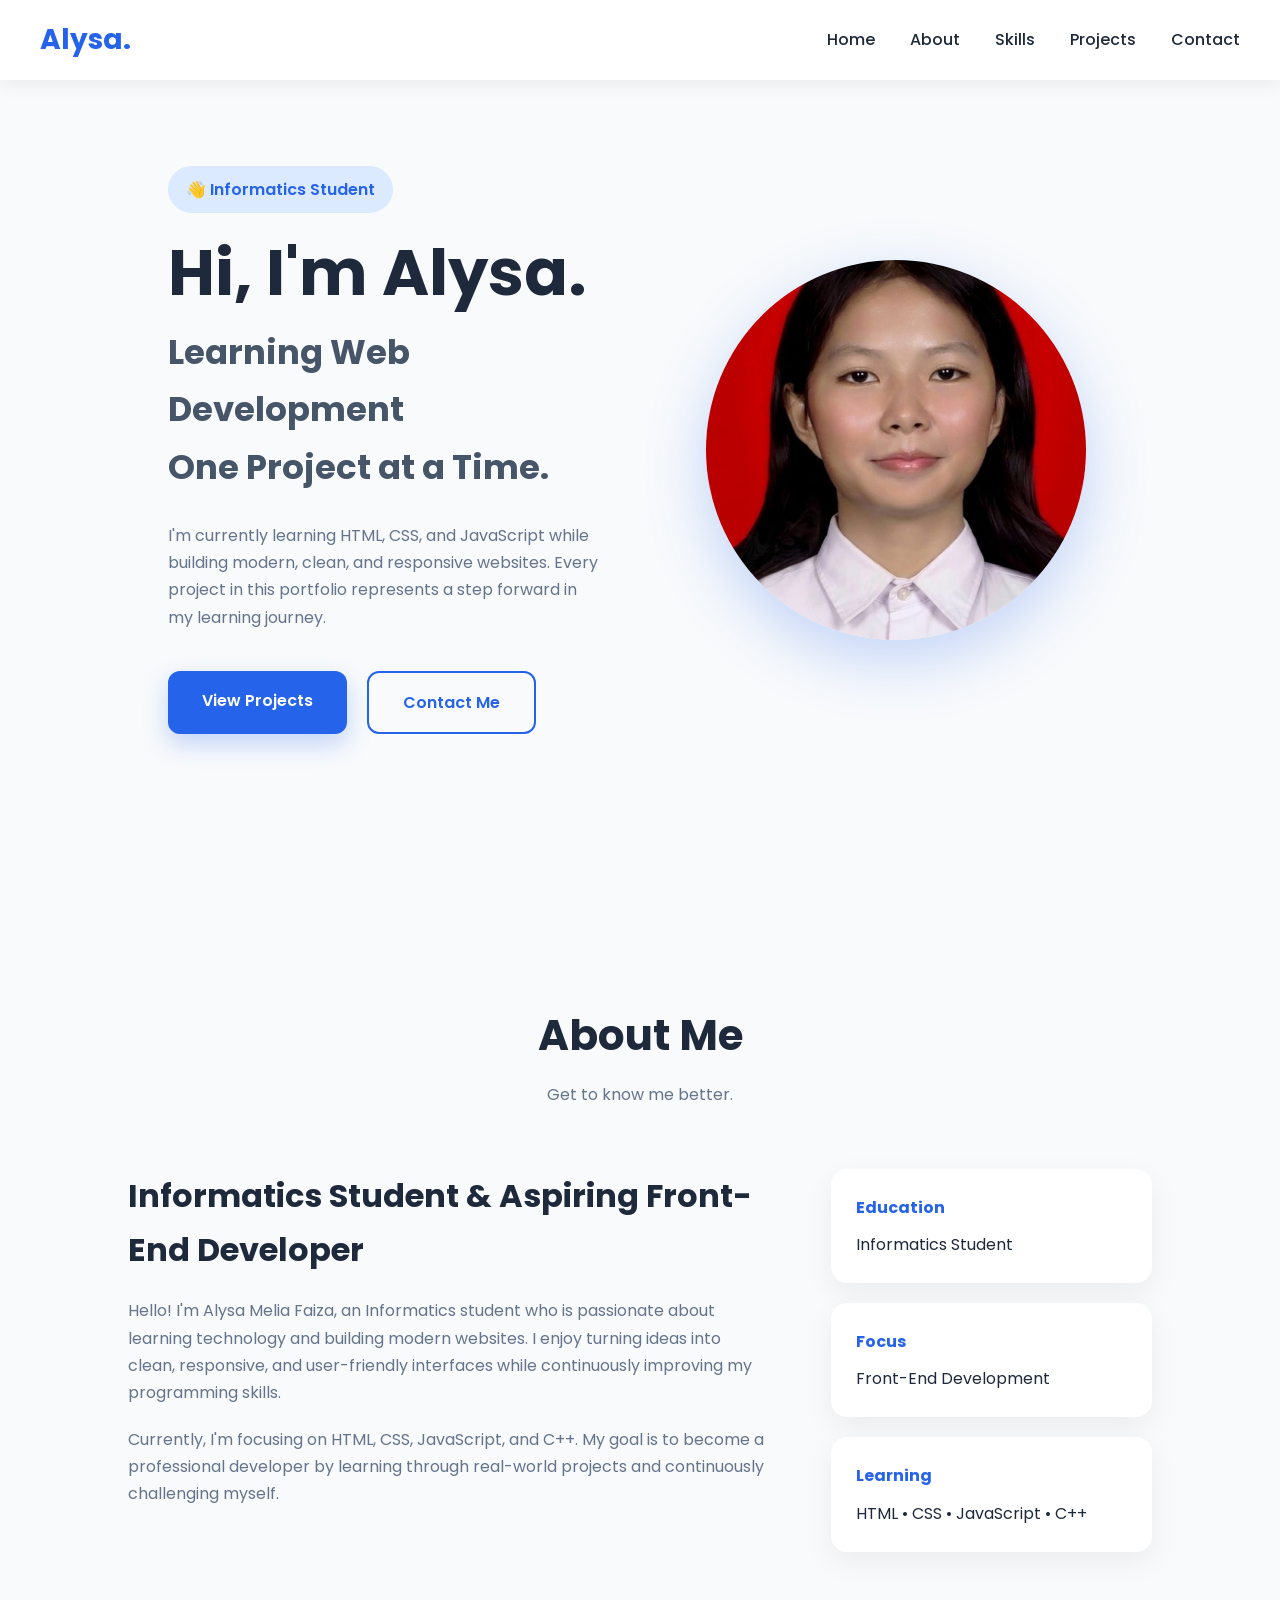
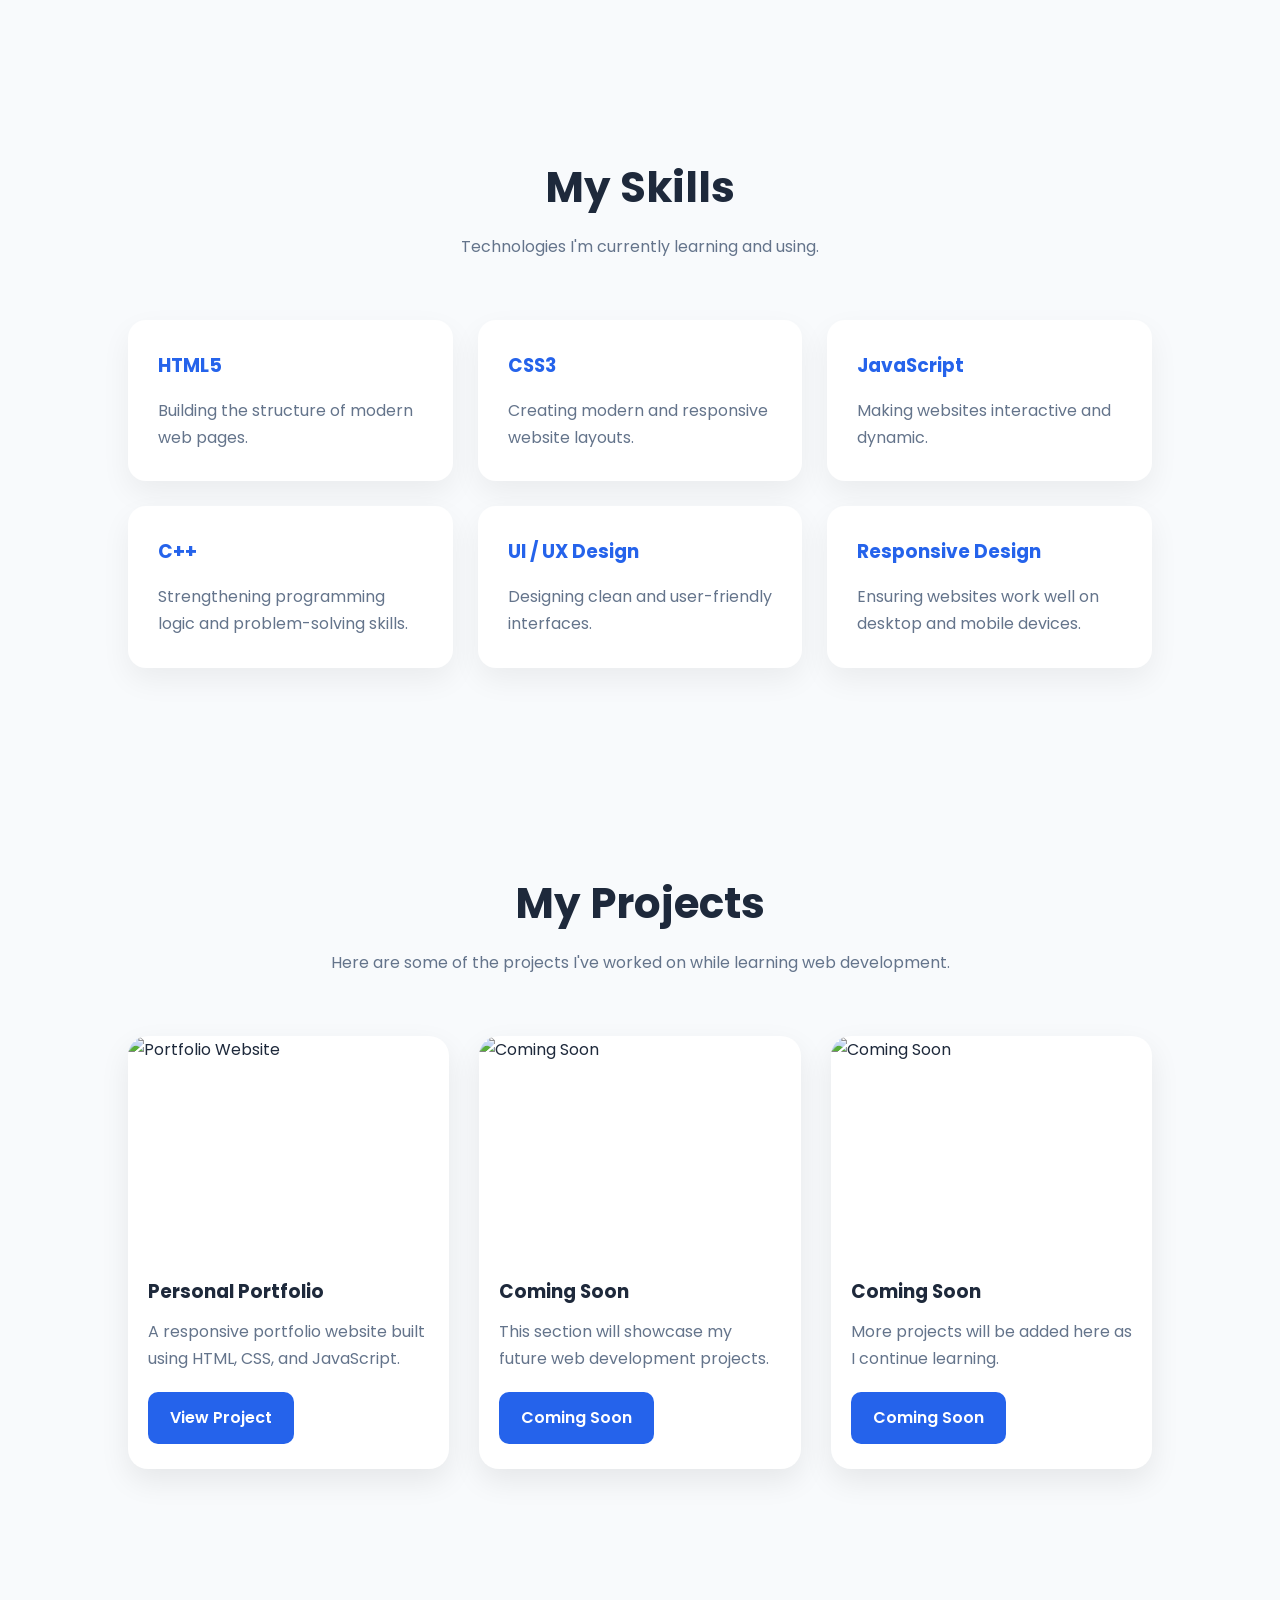
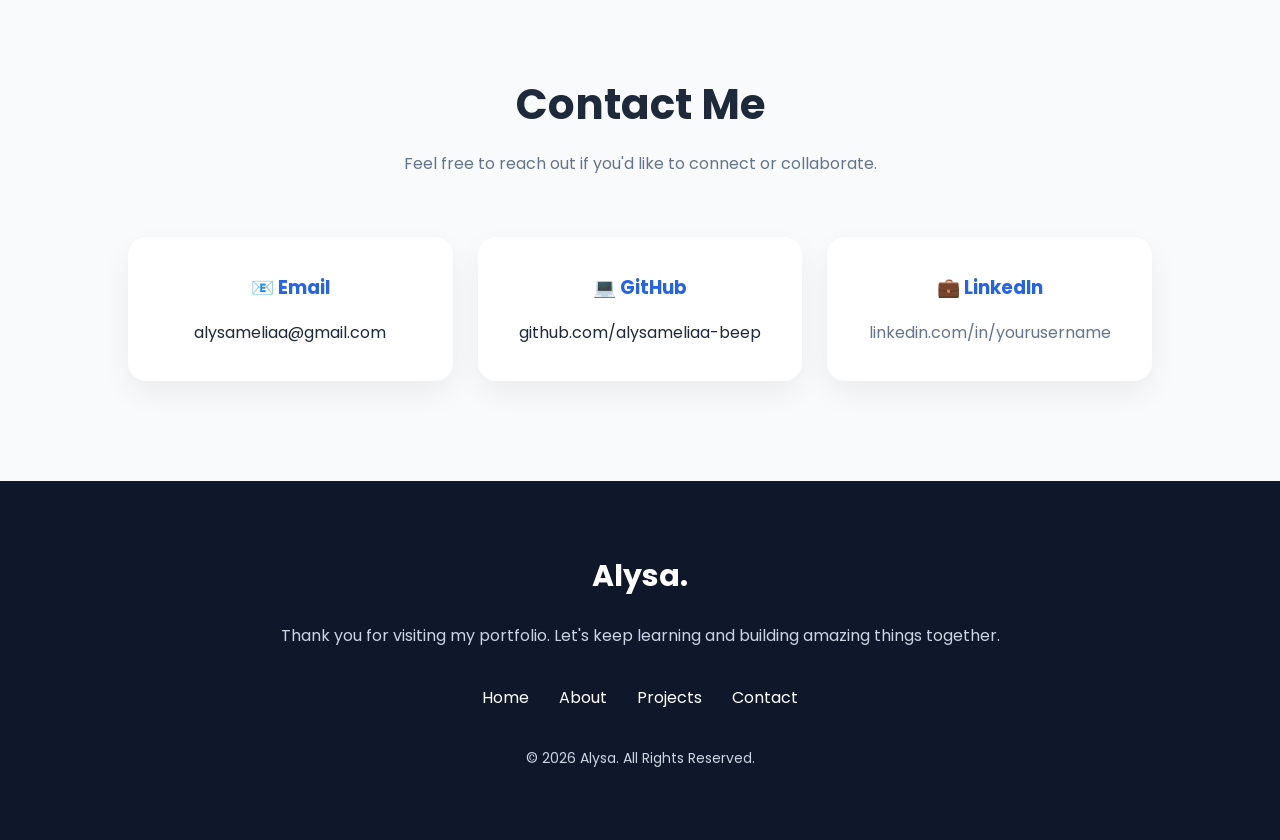
==== commit c6089bb6: "Fix HTML structure and update contact information" ====
--- a/index.html
+++ b/index.html
@@ -155,7 +155,7 @@
 
         <div class="hero-image">
 
-            <img src="profile.jpg.jpeg" alt="Alysa">
+            <img src="profile.jpeg" alt="Alysa">
 
         </div>
 
@@ -513,39 +513,29 @@
     </div>
 
     <div class="contact-container">
-
-        <div class="contact-card">
-
-            <h3>
-
-                📧 Email
-
-            </h3>
-
-            <p>
-
-                your@email.com
-
-            </p>
-
-        </div>
-
-        <div class="contact-card">
-
-            <h3>
-
-                💻 GitHub
-
-            </h3>
-
-            <p>
-
-                github.com/yourusername
-
-            </p>
-
-        </div>
-
+<div class="contact-card">
+
+    <h3>
+        📧 Email
+    </h3>
+
+    <a href="mailto:alysameliaa@gmail.com">
+        alysameliaa@gmail.com
+    </a>
+
+</div>
+       <div class="contact-card">
+
+    <h3>
+        💻 GitHub
+    </h3>
+
+    <a href="https://github.com/alysameliaa-beep" target="_blank">
+        github.com/alysameliaa-beep
+    </a>
+
+</div>
+        
         <div class="contact-card">
 
             <h3>
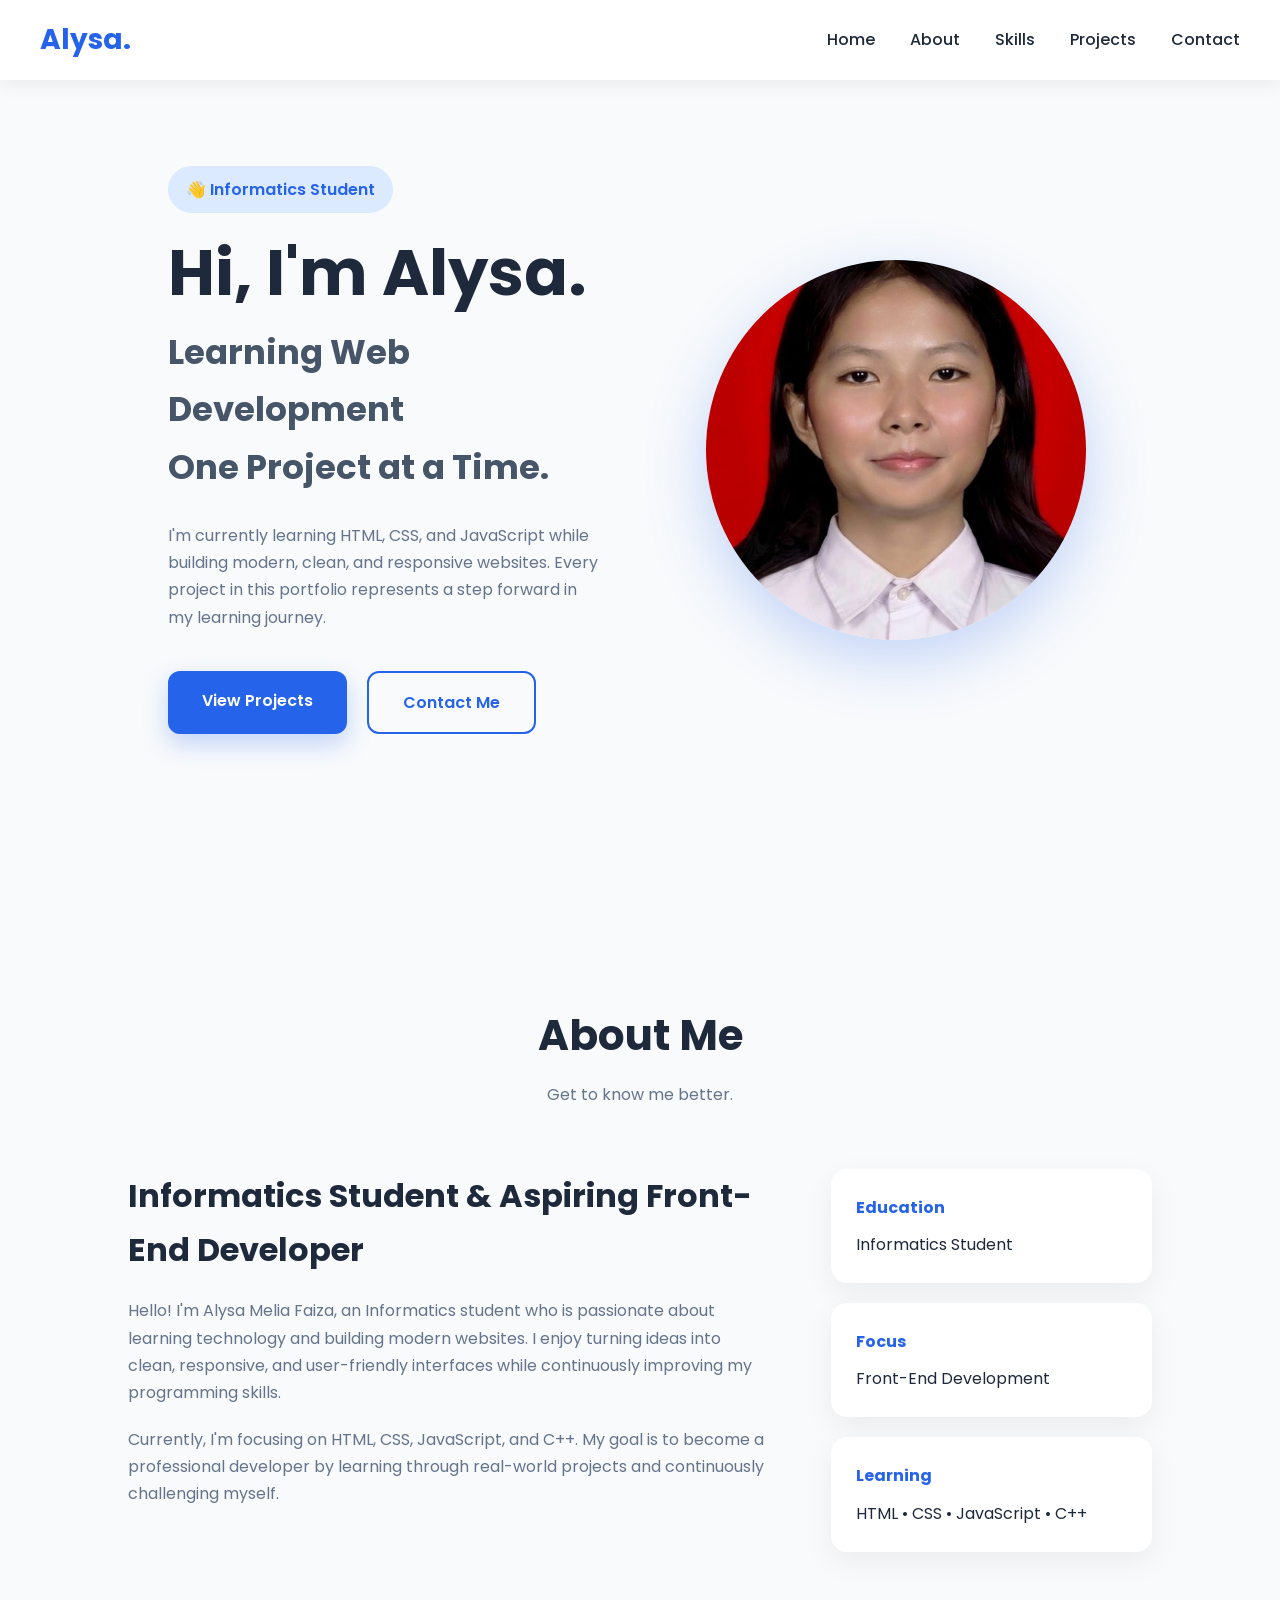
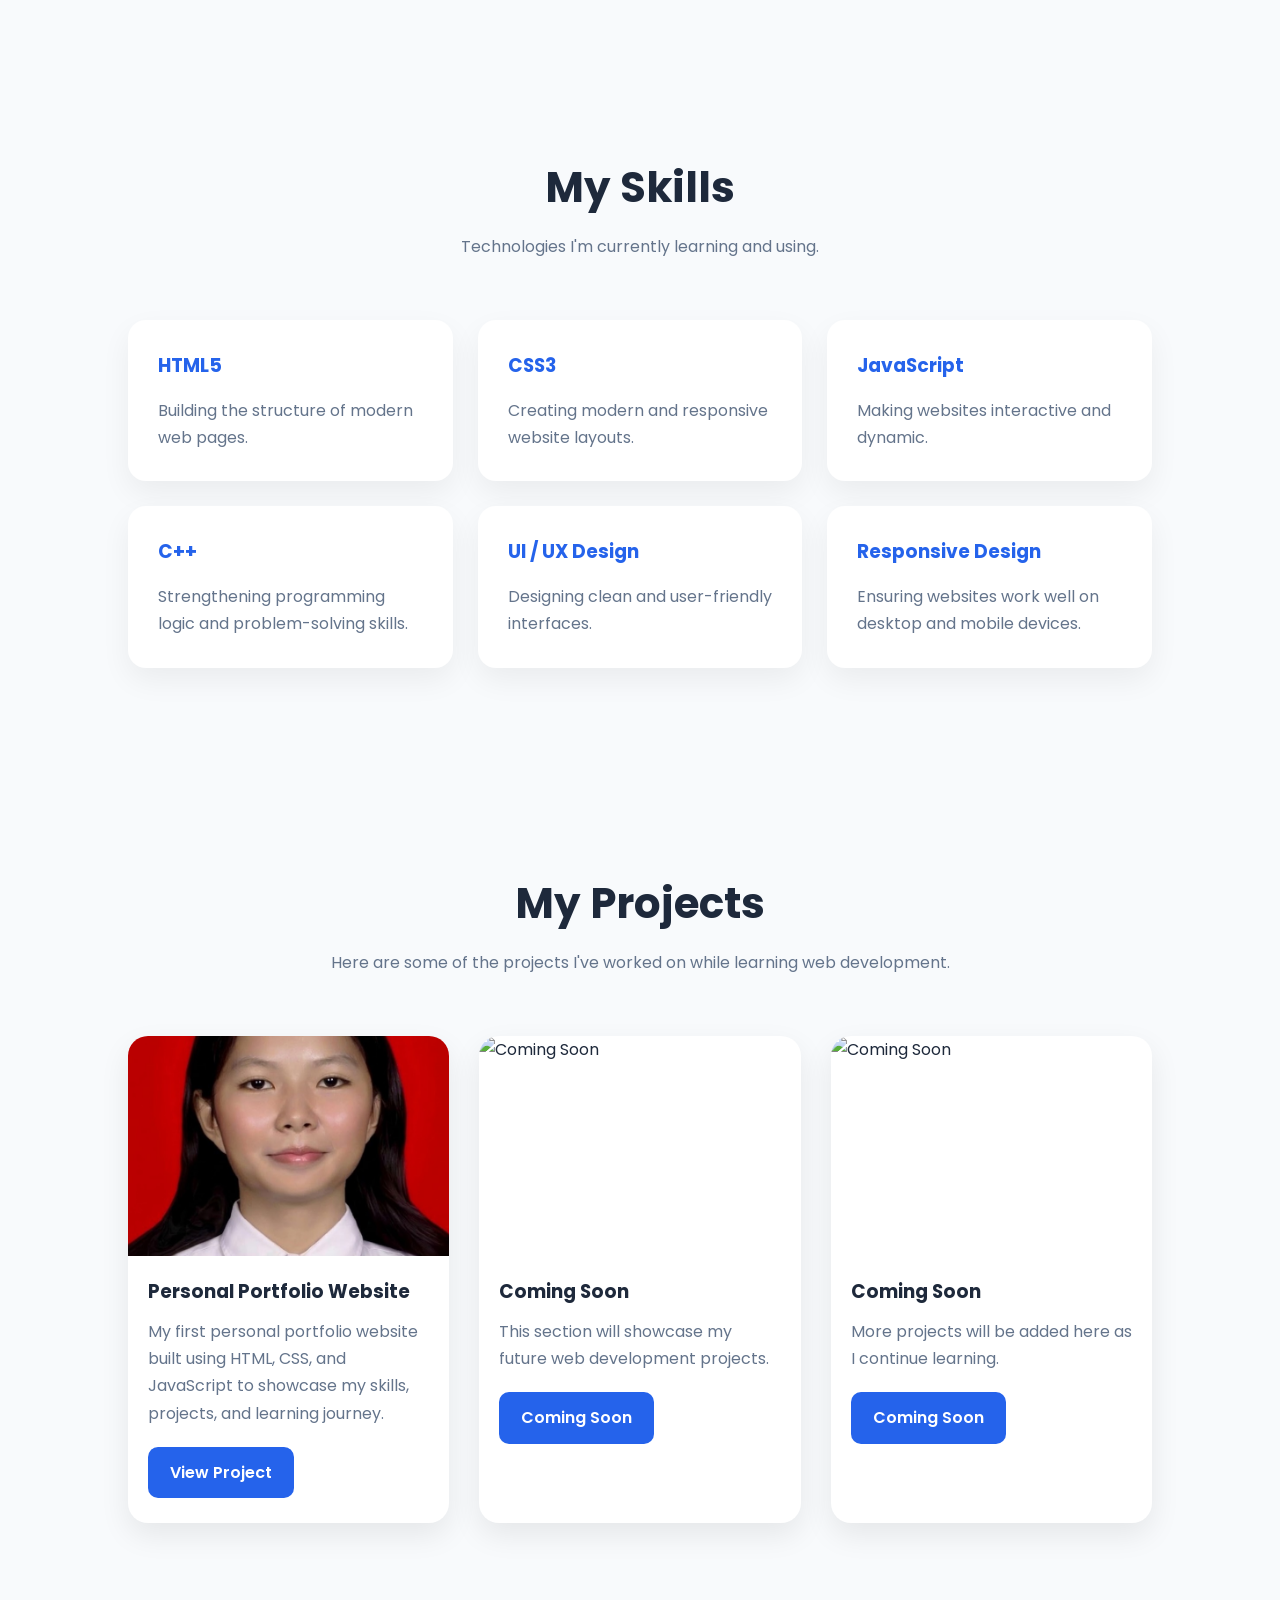
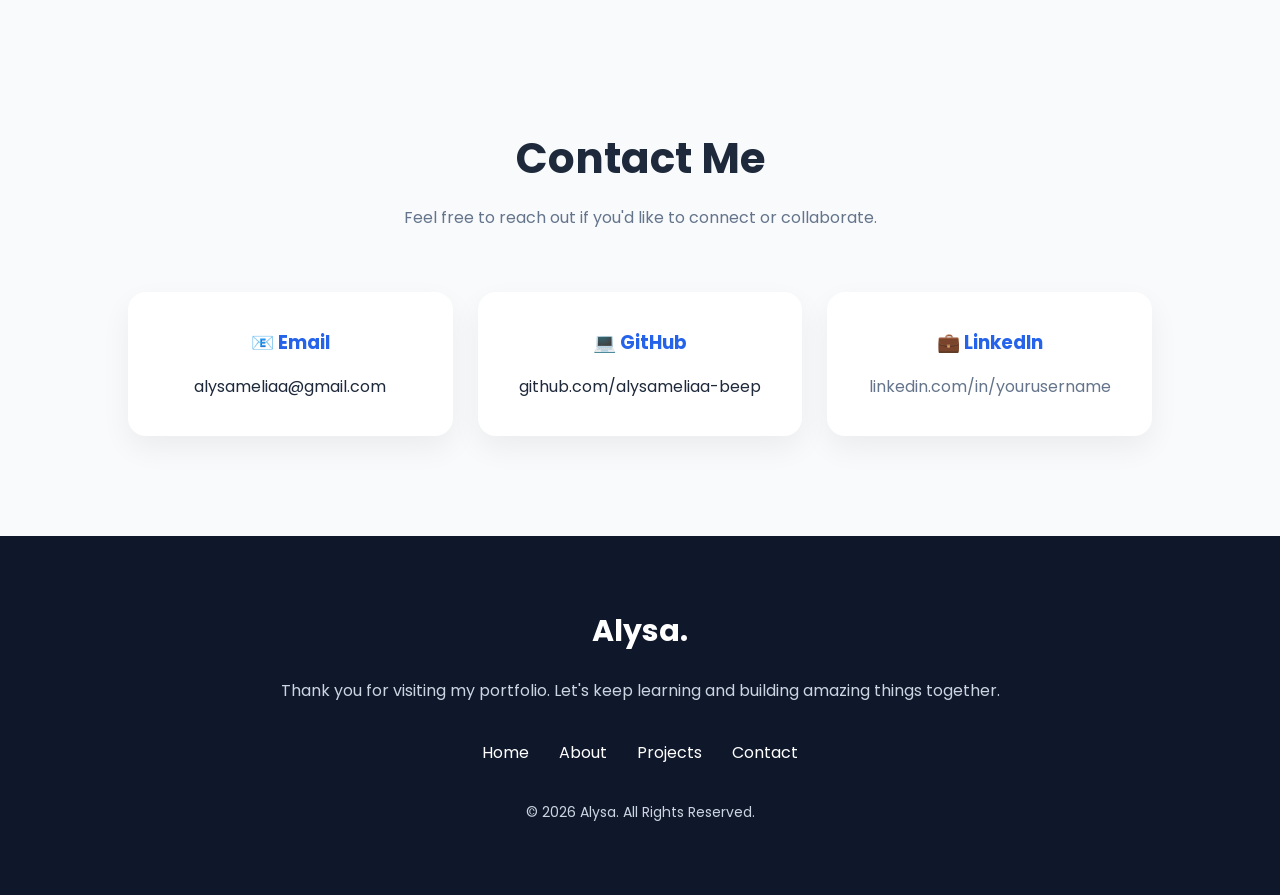
==== commit f419b5fa: "Refactor index.html structure and content" ====
--- a/index.html
+++ b/index.html
@@ -415,27 +415,24 @@
 
         <div class="project-card">
 
-            <img src="assets/project1.png" alt="Portfolio Website">
-
-            <h3>
-
-                Personal Portfolio
-
-            </h3>
-
-            <p>
-
-                A responsive portfolio website built using HTML, CSS, and JavaScript.
-
-            </p>
-
-            <a href="#" class="project-button">
-
-                View Project
-
-            </a>
-
-        </div>
+    <img src="profile.jpg.jpeg" alt="Personal Portfolio">
+
+    <h3>
+        Personal Portfolio Website
+    </h3>
+
+    <p>
+        My first personal portfolio website built using HTML, CSS, and JavaScript
+        to showcase my skills, projects, and learning journey.
+    </p>
+
+    <a href="https://alysameliaa-beep.github.io/portfolio/"
+       class="project-button"
+       target="_blank">
+        View Project
+    </a>
+
+</div>
 
         <!-- Project 2 -->
 
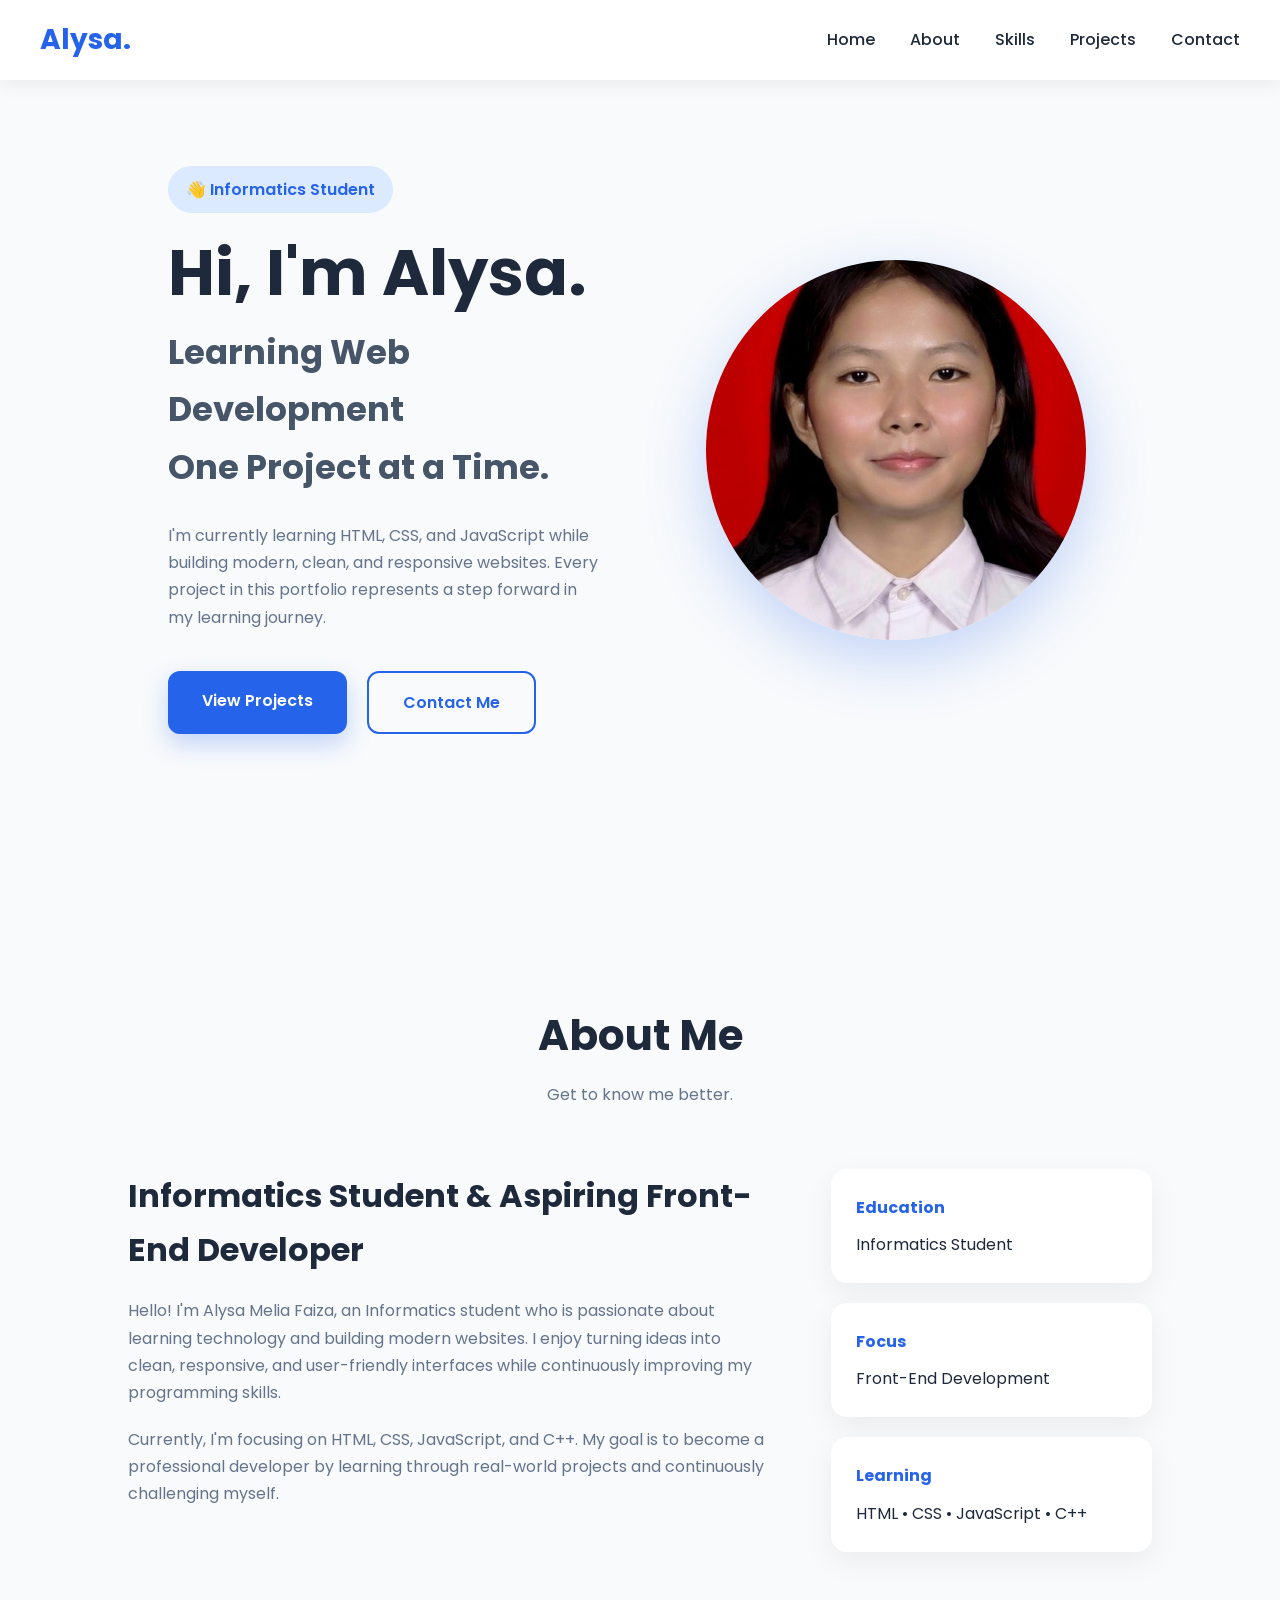
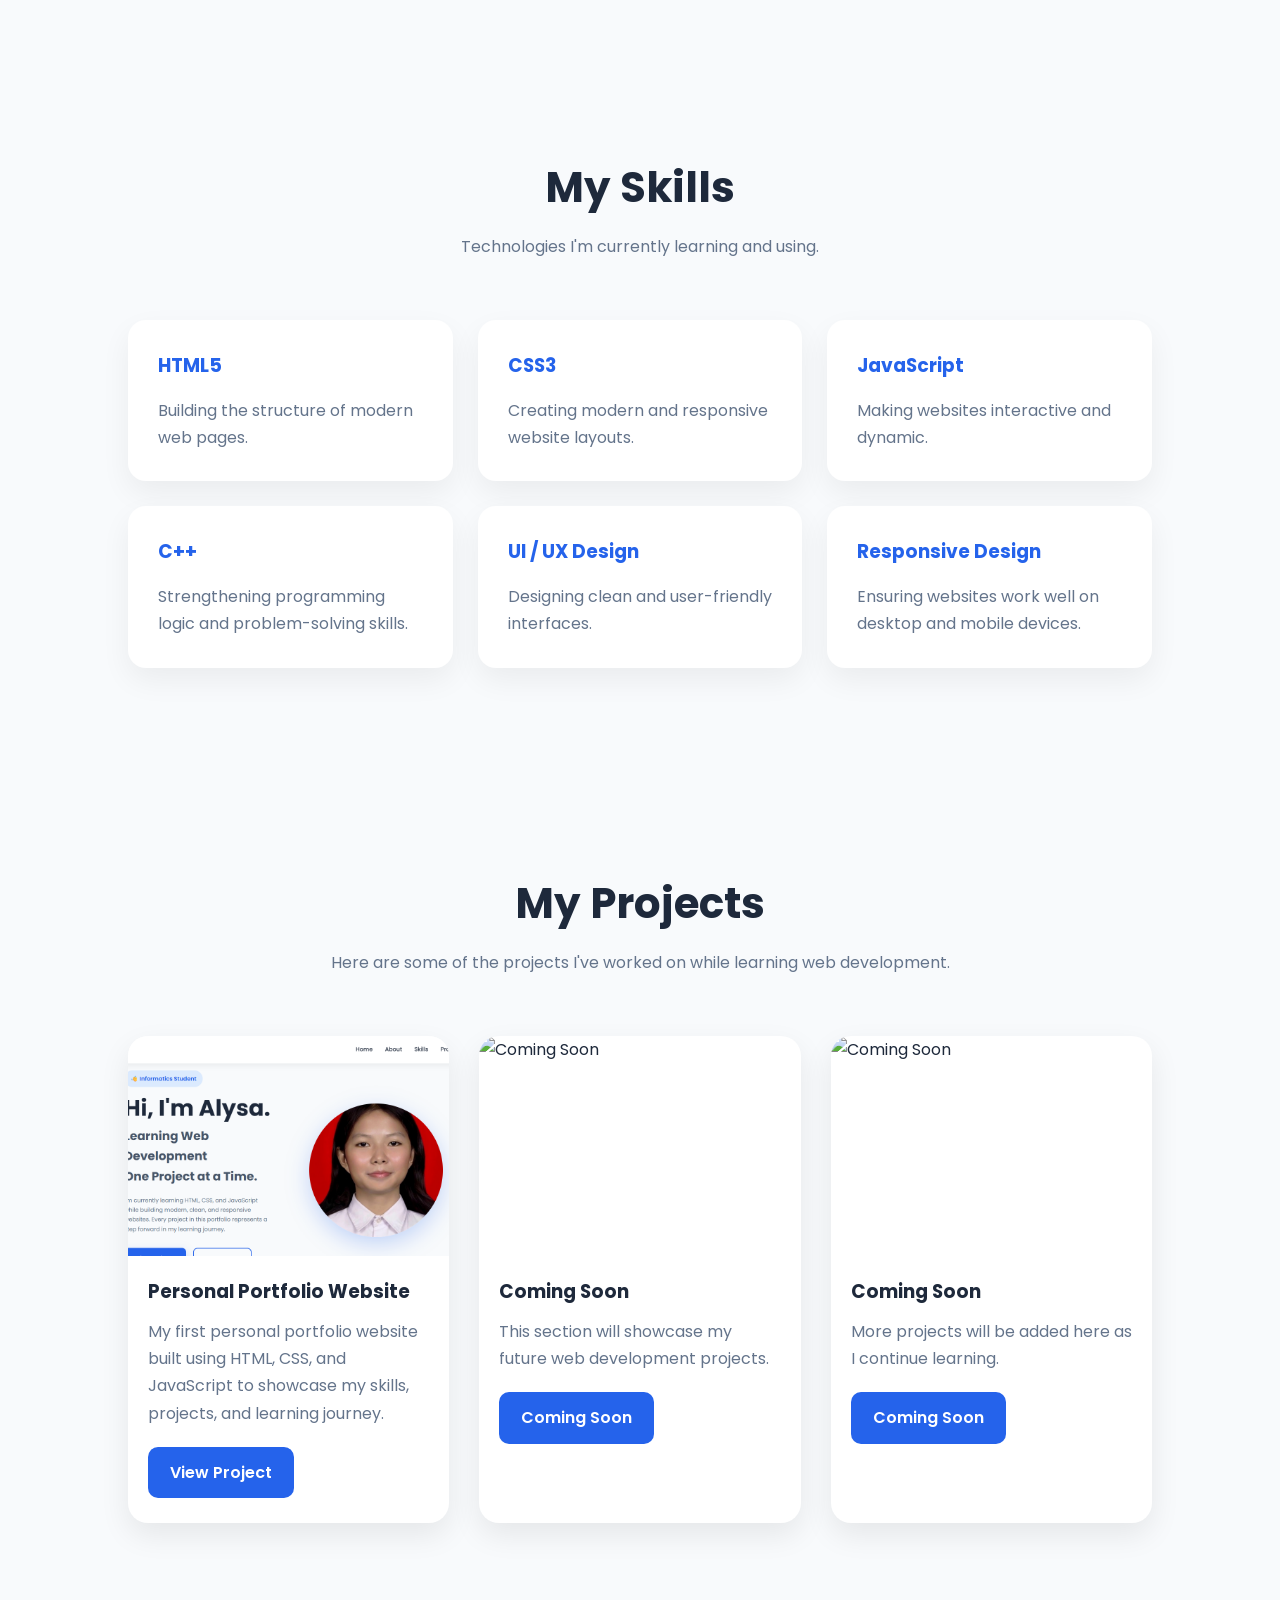
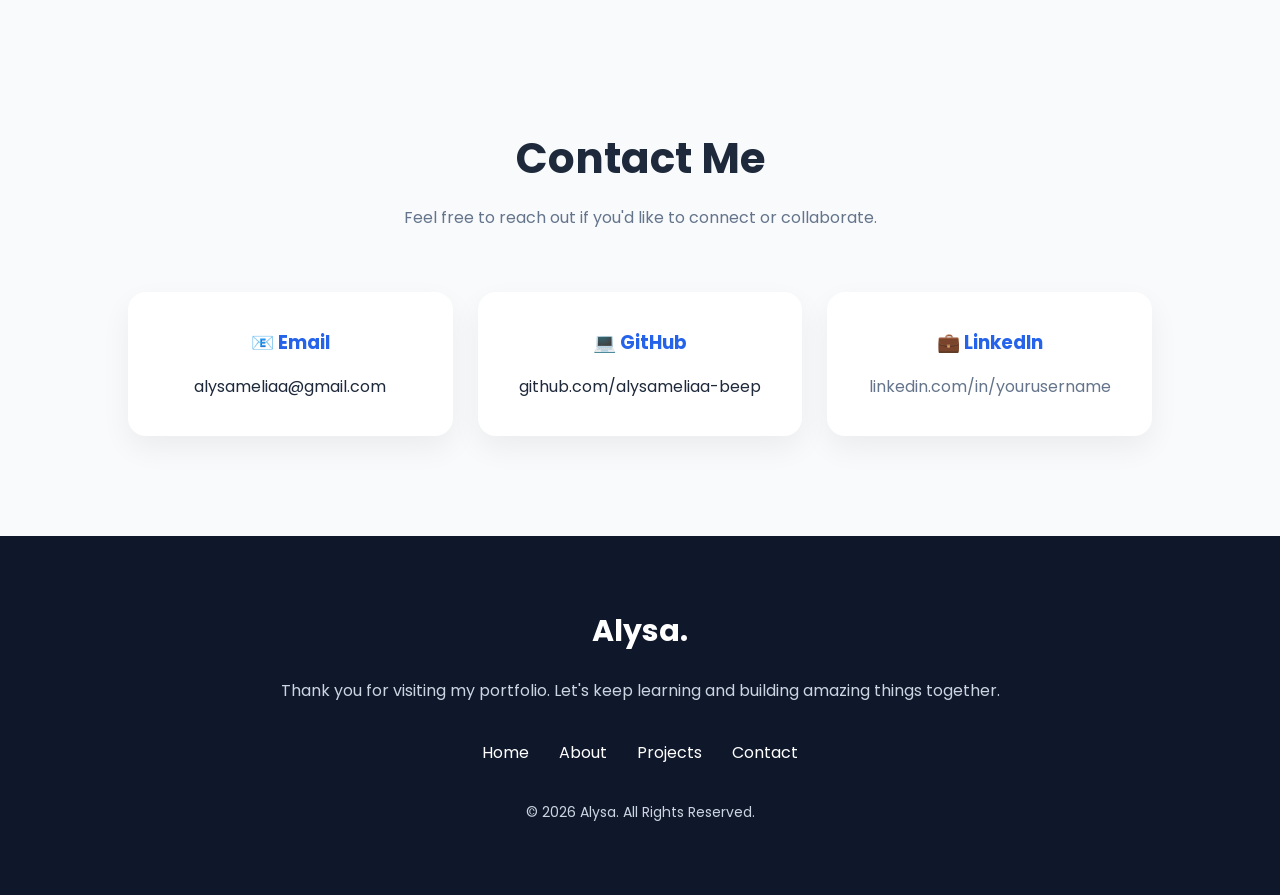
==== commit 7df6a195: "Fix HTML encoding issues in index.html" ====
--- a/index.html
+++ b/index.html
@@ -415,7 +415,7 @@
 
         <div class="project-card">
 
-    <img src="profile.jpg.jpeg" alt="Personal Portfolio">
+    <img src="project1.png" alt="Personal Portfolio">
 
     <h3>
         Personal Portfolio Website
